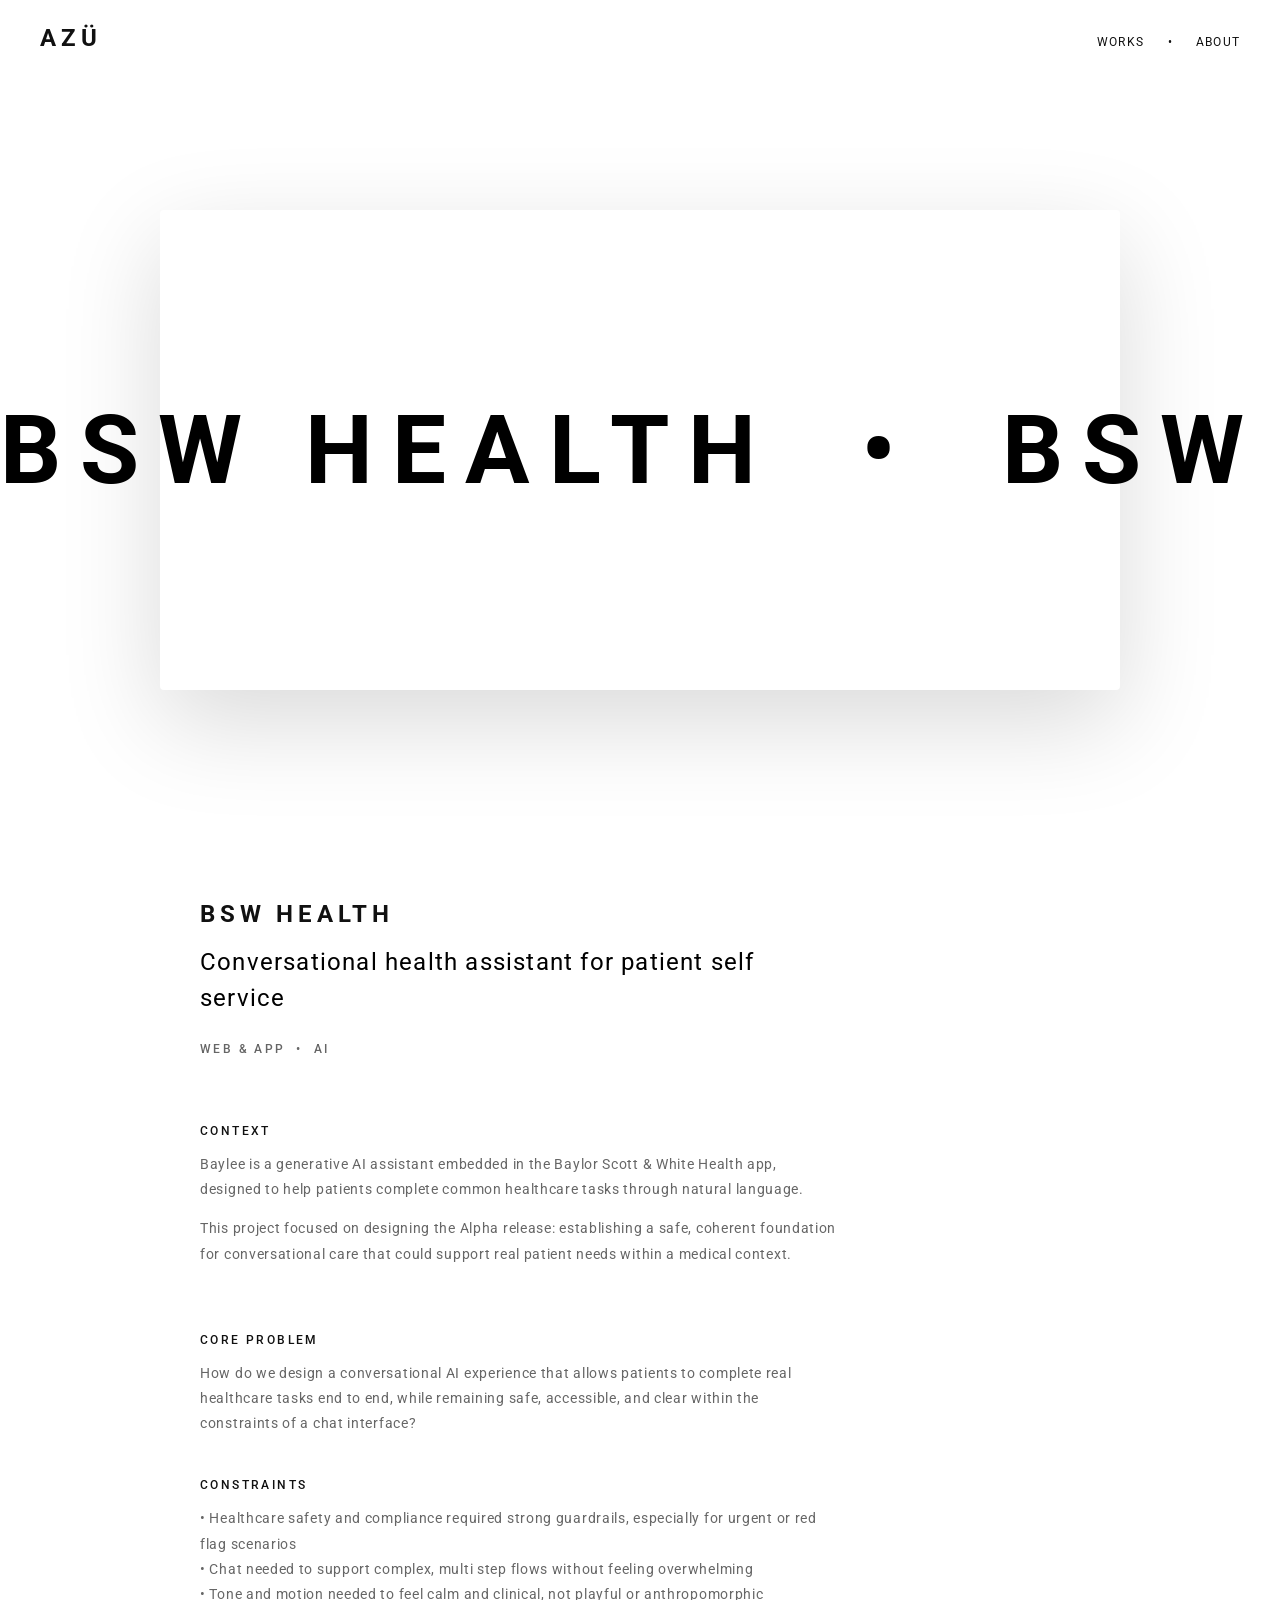
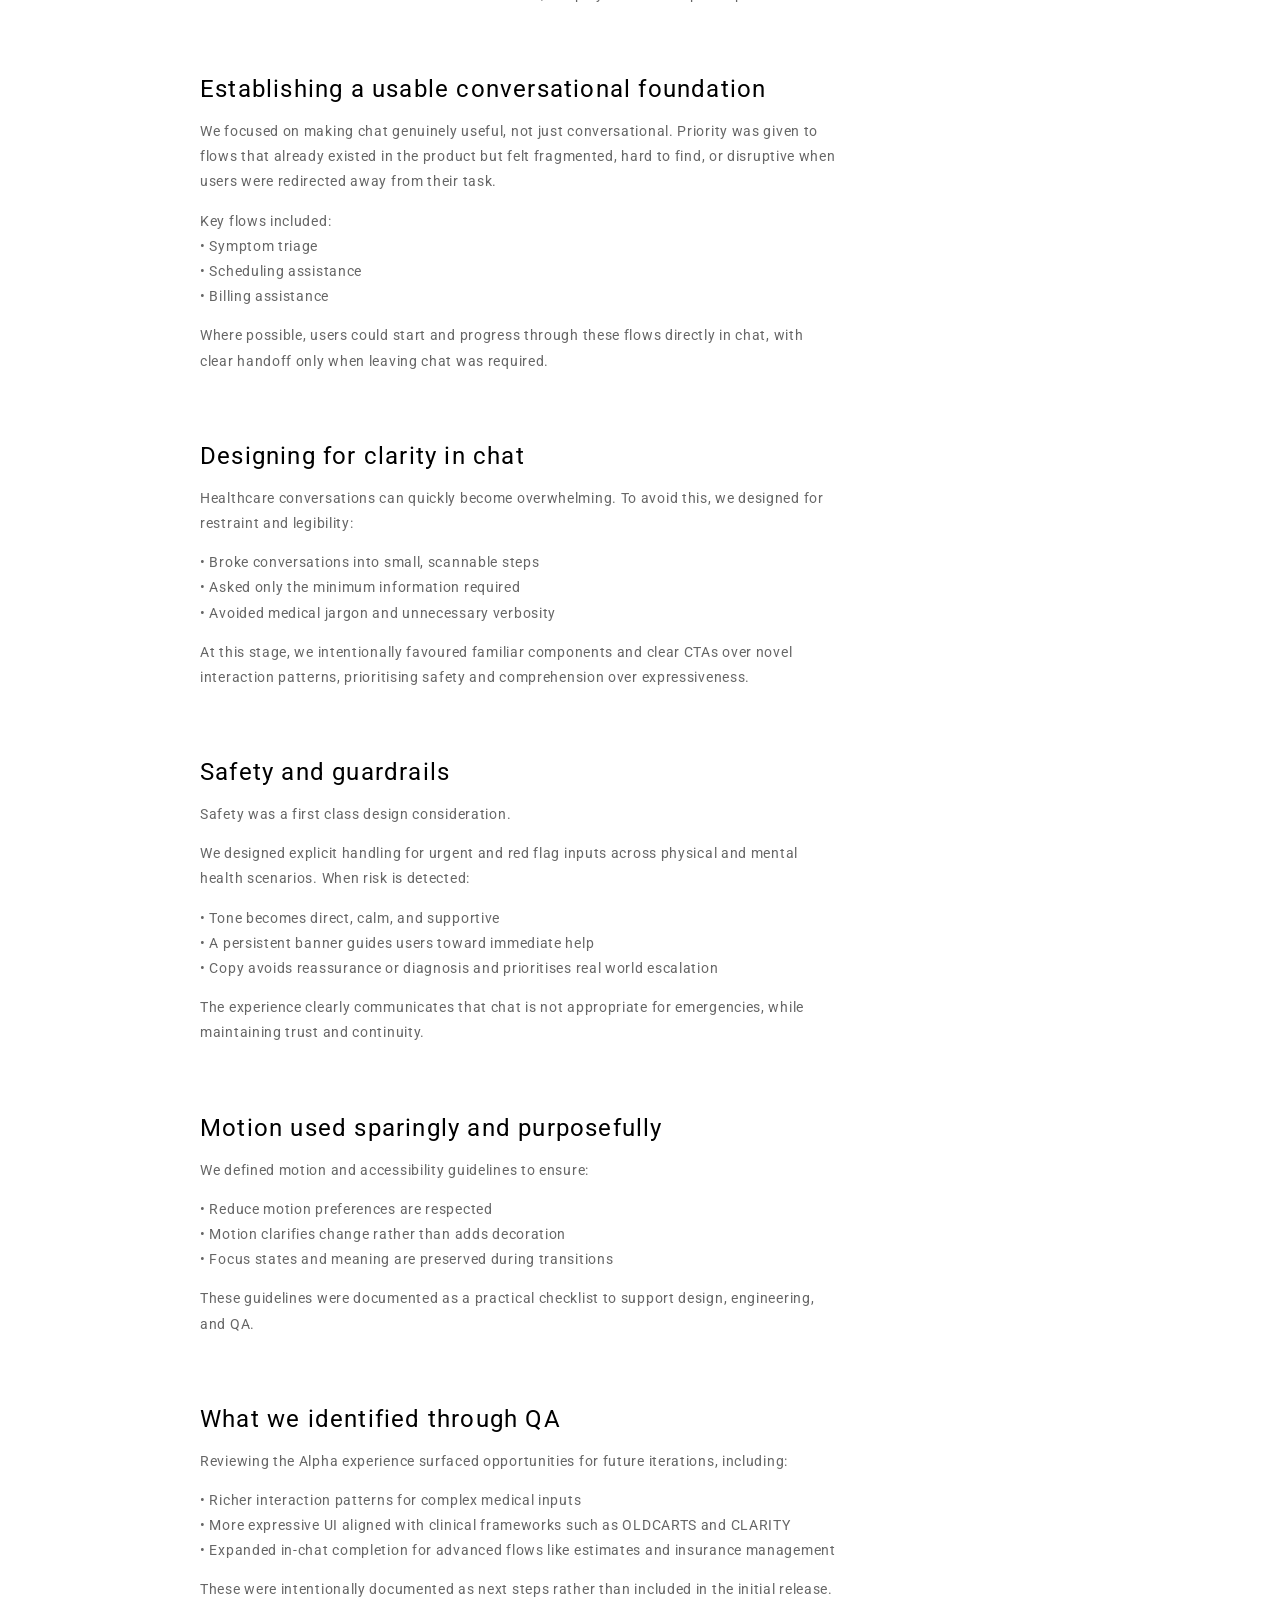
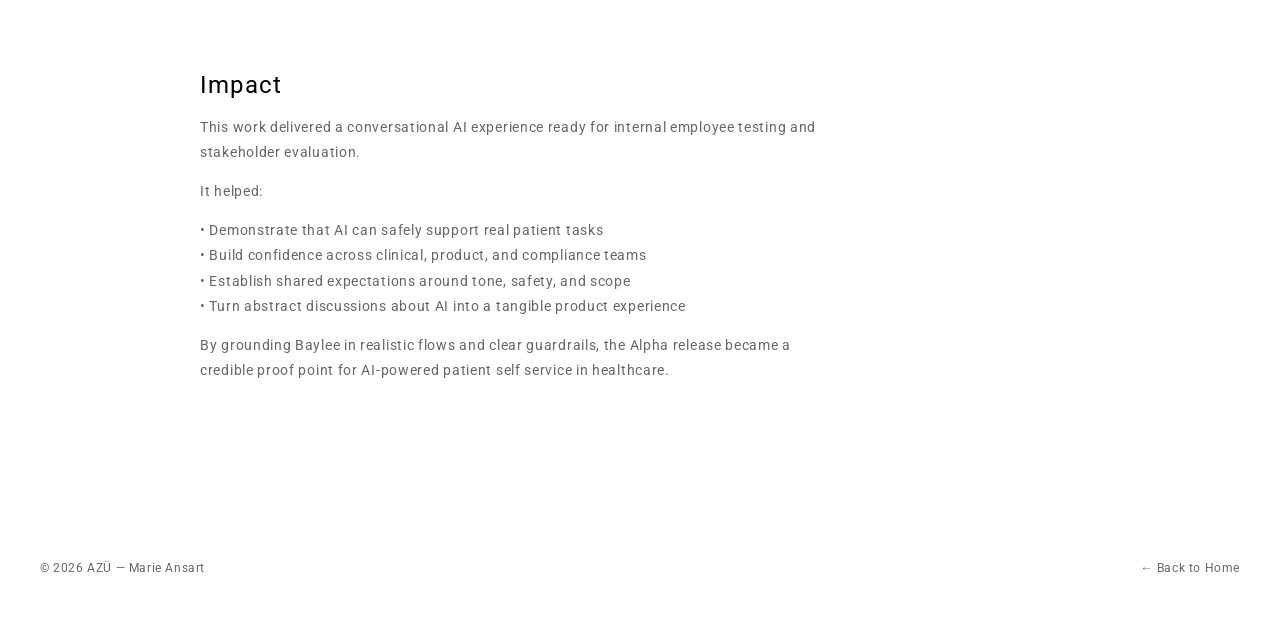
==== bswhealth.html @ a3b62816 "Add hero video to BSW Health page https://claude.ai/code/session_01MGZqB4w4the3bn659dCRMH" ====
<!DOCTYPE html>
<html lang="en" class="project-page">
<head>
  <meta charset="UTF-8">
  <meta name="viewport" content="width=device-width, initial-scale=1.0">
  <title>BSW Health — AZÜ</title>
  <link rel="stylesheet" href="style.css">
</head>
<body class="project-page">

  <!-- Sticky Brand (always visible on project pages) -->
  <div class="sticky-brand is-visible">
    <a href="index.html" class="brand-link"><h1 class="brand">AZÜ</h1></a>
    <nav class="sticky-nav">
      <a href="index.html#projects">Works</a>
      <span class="nav-dot">&bull;</span>
      <a href="index.html#about">About</a>
    </nav>
  </div>

  <!-- Hero -->
  <section class="project-hero">
    <div class="parallax-text" aria-hidden="true">
      <div class="parallax-text-track">
        <span>BSW Health&nbsp;&nbsp;&bull;&nbsp;&nbsp;BSW Health&nbsp;&nbsp;&bull;&nbsp;&nbsp;</span><span>BSW Health&nbsp;&nbsp;&bull;&nbsp;&nbsp;BSW Health&nbsp;&nbsp;&bull;&nbsp;&nbsp;</span><span>BSW Health&nbsp;&nbsp;&bull;&nbsp;&nbsp;BSW Health&nbsp;&nbsp;&bull;&nbsp;&nbsp;</span><span>BSW Health&nbsp;&nbsp;&bull;&nbsp;&nbsp;BSW Health&nbsp;&nbsp;&bull;&nbsp;&nbsp;</span>
      </div>
    </div>
    <div class="project-hero-video">
      <video autoplay muted loop playsinline>
        <source src="vid/bsw_00.mp4" type="video/mp4">
      </video>
    </div>
  </section>

  <script>
    (function() {
      const track = document.querySelector('.parallax-text-track');
      window.addEventListener('scroll', function() {
        const scrollY = window.scrollY;
        track.style.transform = 'translateX(' + (-scrollY * 0.5) + 'px)';
      });
    })();
  </script>

  <!-- Project Content -->
  <div class="project-content">

    <!-- Intro -->
    <section class="project-intro">
      <h1 class="project-title">BSW Health</h1>
      <p class="body-large">Conversational health assistant for patient self service</p>
      <h3 class="project-tags">Web &amp; App &nbsp;&bull;&nbsp; AI</h3>
    </section>

    <!-- Context -->
    <section class="project-section">
      <div class="project-block">
        <h3>Context</h3>
        <p>Baylee is a generative AI assistant embedded in the Baylor Scott &amp; White Health app, designed to help patients complete common healthcare tasks through natural language.</p>
        <p>This project focused on designing the Alpha release: establishing a safe, coherent foundation for conversational care that could support real patient needs within a medical context.</p>
      </div>
    </section>

    <!-- Core Problem & Constraints -->
    <section class="project-section">
      <div class="project-block">
        <h3>Core problem</h3>
        <p>How do we design a conversational AI experience that allows patients to complete real healthcare tasks end to end, while remaining safe, accessible, and clear within the constraints of a chat interface?</p>
      </div>

      <div class="project-block">
        <h3>Constraints</h3>
        <p>• Healthcare safety and compliance required strong guardrails, especially for urgent or red flag scenarios<br>
        • Chat needed to support complex, multi step flows without feeling overwhelming<br>
        • Tone and motion needed to feel calm and clinical, not playful or anthropomorphic</p>
      </div>
    </section>

    <!-- Establishing a usable conversational foundation -->
    <section class="project-section">
      <div class="project-block">
        <h3 class="body-large">Establishing a usable conversational foundation</h3>
        <p>We focused on making chat genuinely useful, not just conversational. Priority was given to flows that already existed in the product but felt fragmented, hard to find, or disruptive when users were redirected away from their task.</p>
        <p>Key flows included:<br>
        • Symptom triage<br>
        • Scheduling assistance<br>
        • Billing assistance</p>
        <p>Where possible, users could start and progress through these flows directly in chat, with clear handoff only when leaving chat was required.</p>
      </div>
    </section>

    <section class="project-section">
      <div class="project-block">
        <h3 class="body-large">Designing for clarity in chat</h3>
        <p>Healthcare conversations can quickly become overwhelming. To avoid this, we designed for restraint and legibility:</p>
        <p>• Broke conversations into small, scannable steps<br>
        • Asked only the minimum information required<br>
        • Avoided medical jargon and unnecessary verbosity</p>
        <p>At this stage, we intentionally favoured familiar components and clear CTAs over novel interaction patterns, prioritising safety and comprehension over expressiveness.</p>
      </div>
    </section>

    <!-- Safety and guardrails -->
    <section class="project-section">
      <div class="project-block">
        <h3 class="body-large">Safety and guardrails</h3>
        <p>Safety was a first class design consideration.</p>
        <p>We designed explicit handling for urgent and red flag inputs across physical and mental health scenarios. When risk is detected:</p>
        <p>• Tone becomes direct, calm, and supportive<br>
        • A persistent banner guides users toward immediate help<br>
        • Copy avoids reassurance or diagnosis and prioritises real world escalation</p>
        <p>The experience clearly communicates that chat is not appropriate for emergencies, while maintaining trust and continuity.</p>
      </div>
    </section>

    <!-- Motion and accessibility -->
    <section class="project-section">
      <div class="project-block">
        <h3 class="body-large">Motion used sparingly and purposefully</h3>
        <p>We defined motion and accessibility guidelines to ensure:</p>
        <p>• Reduce motion preferences are respected<br>
        • Motion clarifies change rather than adds decoration<br>
        • Focus states and meaning are preserved during transitions</p>
        <p>These guidelines were documented as a practical checklist to support design, engineering, and QA.</p>
      </div>
    </section>

    <!-- QA findings -->
    <section class="project-section">
      <div class="project-block">
        <h3 class="body-large">What we identified through QA</h3>
        <p>Reviewing the Alpha experience surfaced opportunities for future iterations, including:</p>
        <p>• Richer interaction patterns for complex medical inputs<br>
        • More expressive UI aligned with clinical frameworks such as OLDCARTS and CLARITY<br>
        • Expanded in-chat completion for advanced flows like estimates and insurance management</p>
        <p>These were intentionally documented as next steps rather than included in the initial release.</p>
      </div>
    </section>

    <!-- Impact -->
    <section class="project-section">
      <div class="project-block">
        <h3 class="body-large">Impact</h3>
        <p>This work delivered a conversational AI experience ready for internal employee testing and stakeholder evaluation.</p>
        <p>It helped:</p>
        <p>• Demonstrate that AI can safely support real patient tasks<br>
        • Build confidence across clinical, product, and compliance teams<br>
        • Establish shared expectations around tone, safety, and scope<br>
        • Turn abstract discussions about AI into a tangible product experience</p>
        <p>By grounding Baylee in realistic flows and clear guardrails, the Alpha release became a credible proof point for AI-powered patient self service in healthcare.</p>
      </div>
    </section>

  </div>

  <footer>
    <span>&copy; 2026 AZÜ — Marie Ansart</span>
    <a href="index.html">&larr; Back to Home</a>
  </footer>

</body>
</html>
---- style.css ----
@import url('https://fonts.googleapis.com/css2?family=Roboto:wght@400;500;700&display=swap');

*, *::before, *::after {
  margin: 0;
  padding: 0;
  box-sizing: border-box;
}

:root {
  --black: #111;
  --white: #fff;
  --gray: #666;
  --light-gray: #f5f5f5;
}

html {
  font-size: 16px;
  overflow-y: scroll;
}

html:not(.project-page) {
  scroll-behavior: smooth;
  scroll-snap-type: y mandatory;
}

body {
  font-family: 'Roboto', 'Helvetica Neue', Helvetica, Arial, sans-serif;
  background: var(--white);
  color: var(--black);
  line-height: 1.5;
  -webkit-font-smoothing: antialiased;
}

::selection {
  color: #fff;
  background: #2339FF;
}

a {
  color: inherit;
  text-decoration: none;
  transition: color 0.3s;
}

a:hover {
  color: #2339FF;
}

img {
  max-width: 100%;
  display: block;
}

/* ---- PAGE SECTIONS (snap) ---- */
.page-section {
  min-height: 100vh;
  scroll-snap-align: start;
}

/* ---- TYPOGRAPHY ---- */
h1 {
  font-family: Roboto;
  font-style: normal;
  font-weight: 700;
  font-size: 24px;
  line-height: 28px;
  letter-spacing: 0.2em;
  text-transform: uppercase;
}

h2 {
  font-family: Roboto;
  font-style: normal;
  font-weight: 500;
  font-size: 16px;
  line-height: 19px;
  letter-spacing: 0.05em;
}

h3 {
  font-family: Roboto;
  font-style: normal;
  font-weight: 500;
  font-size: 12px;
  line-height: 150%;
  letter-spacing: 0.2em;
  text-transform: uppercase;
}

h4 {
  font-family: Roboto;
  font-style: normal;
  font-weight: 700;
  font-size: 12px;
  line-height: 16px;
  letter-spacing: 0.2em;
  text-transform: uppercase;
  color: #444444;
  padding-top: 20px;
}

h5 {
  font-family: Roboto;
  font-style: normal;
  font-weight: 700;
  font-size: 96px;
  line-height: 150%;
  text-align: center;
  letter-spacing: 0.2em;
  text-transform: uppercase;
}

h6 {
  font-family: Roboto;
  font-style: normal;
  font-weight: 500;
  font-size: 20px;
  line-height: 150%;
  letter-spacing: 0.05em;
  color: #000000;
  max-width: 50vw;
  min-width: 320px;
  display: inline-block;
  margin: 0;
}

p {
  font-family: Roboto;
  font-style: normal;
  font-weight: 400;
  font-size: 14px;
  line-height: 150%;
  letter-spacing: 0.05em;
  color: #000000;
  max-width: 50vw;
  min-width: 320px;
}

label {
  font-family: Roboto;
  font-style: normal;
  font-weight: 400;
  font-size: 10px;
  line-height: 100%;
  letter-spacing: 0.1em;
  color: #444444;
  text-transform: uppercase;
}

/* ---- STICKY BRAND ---- */
.sticky-brand {
  position: fixed;
  top: 0;
  left: 0;
  right: 0;
  z-index: 100;
  padding: 1.5rem 2.5rem 24px;
  background: transparent;
  opacity: 0;
  pointer-events: none;
  transition: opacity 0.4s ease;
  display: flex;
  justify-content: space-between;
  align-items: baseline;
}

.sticky-brand.is-visible {
  opacity: 1;
  pointer-events: auto;
}

.sticky-brand-placeholder {
  display: none;
}

.sticky-brand .brand {
  font-size: 24px;
  font-weight: 700;
  letter-spacing: 0.2em;
  text-transform: uppercase;
  line-height: 28px;
}

.sticky-nav {
  display: flex;
  align-items: center;
  gap: 1.5rem;
}

.sticky-nav a {
  font-size: 12px;
  font-weight: 400;
  letter-spacing: 0.1em;
  text-transform: uppercase;
  text-decoration: none;
  color: inherit;
  line-height: 28px;
  transition: color 0.3s;
}

.sticky-nav .nav-dot {
  font-size: 12px;
  line-height: 28px;
  color: inherit;
  user-select: none;
}

.sticky-nav a:hover {
  color: #2339FF;
}

/* ---- COVER ---- */
.cover {
  min-height: 100vh;
  display: flex;
  flex-direction: column;
  justify-content: center;
  align-items: flex-start;
  text-align: left;
  padding: 6rem 2.5rem 80px;
  position: relative;
}

.cover-content {
  flex: 1;
  display: flex;
  flex-direction: column;
  justify-content: center;
  align-items: flex-start;
}

.cover .cover-brand {
  font-size: 24px;
  font-weight: 700;
  letter-spacing: 0.2em;
  text-transform: uppercase;
  line-height: 28px;
}

.cover .brand-line {
  width: 438px;
  max-width: 100%;
  height: 6px;
  background: var(--black);
  margin: 1.5rem 0;
}

.cover .name {
  font-size: 16px;
  font-weight: 500;
  letter-spacing: 0.05em;
  color: var(--gray);
}

.cover .role {
  font-size: 12px;
  font-weight: 500;
  letter-spacing: 0.2em;
  text-transform: uppercase;
  line-height: 150%;
  margin-top: 0.5rem;
  color: var(--gray);
}

.cover .collection {
  font-size: 0.75rem;
  letter-spacing: 0.3em;
  text-transform: uppercase;
  margin-top: 1.5rem;
  color: var(--gray);
  border-top: 2px solid var(--black);
  padding-top: 1.5rem;
  width: 438px;
  max-width: 100%;
}

/* ---- SECTION NAV (inside cover) ---- */
.section-nav {
  display: flex;
  flex-direction: column;
  gap: 0.75rem;
}

.section-nav ul {
  list-style: none;
}

.section-nav ul a {
  font-size: 0.875rem;
  letter-spacing: 0.05em;
}

/* ---- PROJECTS ---- */
.projects {
  padding: 0 2.5rem 80px;
  display: flex;
  flex-direction: column;
  justify-content: flex-end;
}

.project-list {
  display: flex;
  flex-direction: column;
  width: 600px;
  max-width: 100%;
}

.project-item {
  display: flex;
  align-items: center;
  padding: 24px 0;
  border-top: 1px solid var(--black);
}

.project-item:last-child {
  border-bottom: 1px solid var(--black);
}

.project-item .project-name {
  font-size: 24px;
  font-weight: 700;
  line-height: 28px;
  letter-spacing: 0.2em;
  text-transform: uppercase;
  margin: 0;
  display: block;
  color: inherit;
  text-decoration: none;
  transition: color 0.3s;
}

.project-item .project-name:hover {
  color: #2339FF;
}

.project-subtitle {
  margin-top: 0.25rem;
  color: var(--gray);
}

/* ---- ABOUT ---- */
.about {
  padding: 0 2.5rem 80px;
  display: flex;
  flex-direction: column;
  justify-content: flex-end;
}

.about-content {
  width: 600px;
  max-width: 100%;
}

.about .greeting {
  font-size: 24px;
  font-weight: 700;
  line-height: 28px;
  letter-spacing: 0.2em;
  text-transform: uppercase;
  margin-bottom: 1.5rem;
}

.about .bio {
  font-size: 14px;
  line-height: 1.8;
  color: var(--gray);
  margin-bottom: 1rem;
}

.about .about-links {
  margin-top: 1.5rem;
}


/* ---- FOOTER ---- */
footer {
  padding: 3rem 2.5rem;
  display: flex;
  justify-content: space-between;
  align-items: center;
  font-size: 0.75rem;
  color: var(--gray);
  letter-spacing: 0.05em;
}

/* ---- PROJECT PAGE ---- */
.project-page {
  scroll-snap-type: none;
}

.brand-link {
  text-decoration: none;
  color: inherit;
}

.project-hero {
  height: 100vh;
  display: flex;
  align-items: center;
  justify-content: center;
  padding: 2.5rem;
  position: relative;
  overflow: hidden;
}


.parallax-text {
  position: absolute;
  top: 50%;
  left: 0;
  transform: translateY(-50%);
  width: 100%;
  pointer-events: none;
  z-index: 0;
  white-space: nowrap;
}

.parallax-text-track {
  display: inline-flex;
  will-change: transform;
}

.parallax-text-track span {
  font-family: Roboto, sans-serif;
  font-weight: 700;
  font-size: 96px;
  line-height: 150%;
  letter-spacing: 0.2em;
  text-transform: uppercase;
  color: #000000;
}

.project-hero-video {
  width: 80%;
  max-width: 960px;
  position: relative;
  z-index: 1;
}

.project-hero-video::after {
  content: '';
  position: absolute;
  inset: 0;
  border-radius: 4px;
  box-shadow: 0 32px 100px rgba(0, 0, 0, 0.15);
  pointer-events: none;
}

.project-hero-video video,
.project-hero-video img {
  width: 100%;
  display: block;
  border-radius: 4px;
}

.project-content {
  max-width: 960px;
  margin: 0 auto;
  padding: 0 2.5rem 4rem;
}

.project-intro {
  margin-bottom: 4rem;
}

.project-intro .project-title {
  font-size: 24px;
  font-weight: 700;
  letter-spacing: 0.2em;
  text-transform: uppercase;
  line-height: 28px;
  margin-bottom: 1rem;
}

.project-intro p {
  margin-bottom: 1.5rem;
}

.project-tags {
  color: var(--gray);
}

.project-section {
  margin-bottom: 4rem;
}

.project-image {
  margin: 3rem 0;
}

.project-image img,
.project-image video {
  width: 100%;
  border-radius: 4px;
}

.project-image.full-bleed {
  width: 100vw;
  margin-left: calc(-50vw + 50%);
  border-radius: 0;
}

.project-image.full-bleed img {
  width: 100%;
  border-radius: 0;
}

.project-image--half {
  max-width: 50%;
  margin-left: auto;
  margin-right: auto;
}

.project-image--golden-path {
  max-width: 600px;
  margin-left: auto;
  margin-right: auto;
}

.project-block {
  max-width: 800px;
  margin-bottom: 2.5rem;
}

.body-large {
  color: #000;
  font-family: Roboto;
  font-size: 24px;
  font-style: normal;
  font-weight: 400;
  line-height: 150%;
  letter-spacing: 1.2px;
  text-transform: none;
}

.project-block h3 {
  margin-bottom: 0.75rem;
}

.project-block p {
  color: var(--gray);
  line-height: 1.8;
  margin-bottom: 1em;
}

.project-block p:last-child {
  margin-bottom: 0;
}

@media (max-width: 768px) {
  .project-hero {
    padding: 1.5rem;
  }

  .project-content {
    padding: 0 1.5rem 3rem;
  }
}

/* ---- WORKS PAGE ---- */
.works-header {
  padding: 8rem 2.5rem 3rem;
}

.works-header h1 {
  font-size: clamp(2.5rem, 6vw, 5rem);
  font-weight: 700;
  letter-spacing: 0.05em;
  text-transform: uppercase;
}

.works-header .subtitle {
  font-size: 1rem;
  color: var(--gray);
  margin-top: 0.5rem;
}

.work-detail {
  padding: 2rem 2.5rem 6rem;
}

.work-meta {
  display: grid;
  grid-template-columns: repeat(auto-fit, minmax(160px, 1fr));
  gap: 2rem;
  margin-bottom: 3rem;
  padding-bottom: 2rem;
  border-bottom: 1px solid #e0e0e0;
}

.work-meta dt {
  font-size: 0.7rem;
  letter-spacing: 0.2em;
  text-transform: uppercase;
  color: var(--gray);
  margin-bottom: 0.25rem;
}

.work-meta dd {
  font-size: 1rem;
  font-weight: 500;
}

.work-description {
  max-width: 720px;
  font-size: 1.125rem;
  line-height: 1.8;
  color: var(--gray);
  margin-bottom: 3rem;
}

.work-gallery {
  display: grid;
  grid-template-columns: 1fr;
  gap: 1.5rem;
}

.work-gallery .placeholder-img {
  width: 100%;
  aspect-ratio: 16/9;
  background: var(--light-gray);
  border-radius: 4px;
}

/* ---- RESPONSIVE ---- */
@media (max-width: 768px) {
  .sticky-brand {
    padding: 1rem 1.5rem;
  }

  .cover {
    padding: 5rem 1.5rem 80px;
  }

  .projects {
    padding: 0 1.5rem 80px;
  }

  .about {
    padding: 0 1.5rem 80px;
  }

  .works-header {
    padding: 6rem 1.5rem 2rem;
  }

  .work-detail {
    padding: 2rem 1.5rem 4rem;
  }

  footer {
    padding: 2rem 1.5rem;
    flex-direction: column;
    gap: 0.5rem;
    text-align: center;
  }
}

@media (max-width: 480px) {
  .project-item .project-name {
    font-size: 20px;
  }
}
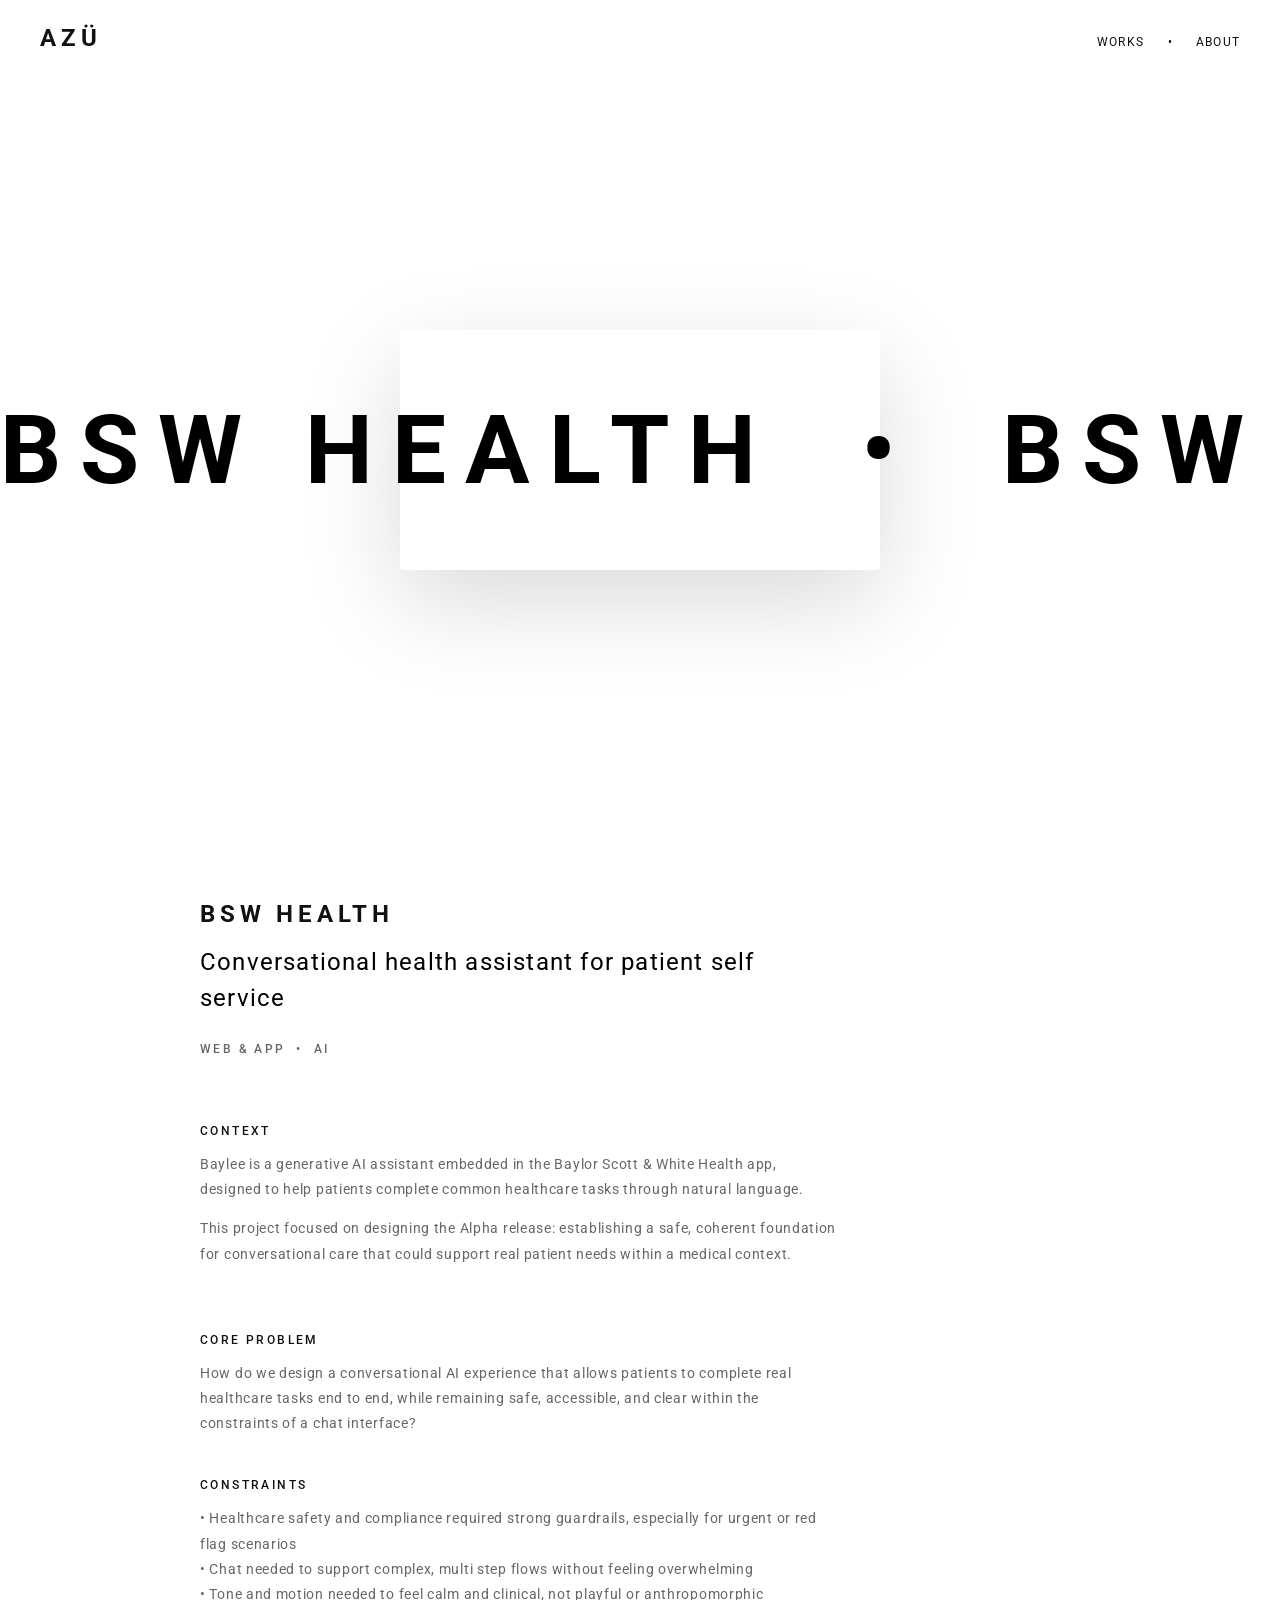
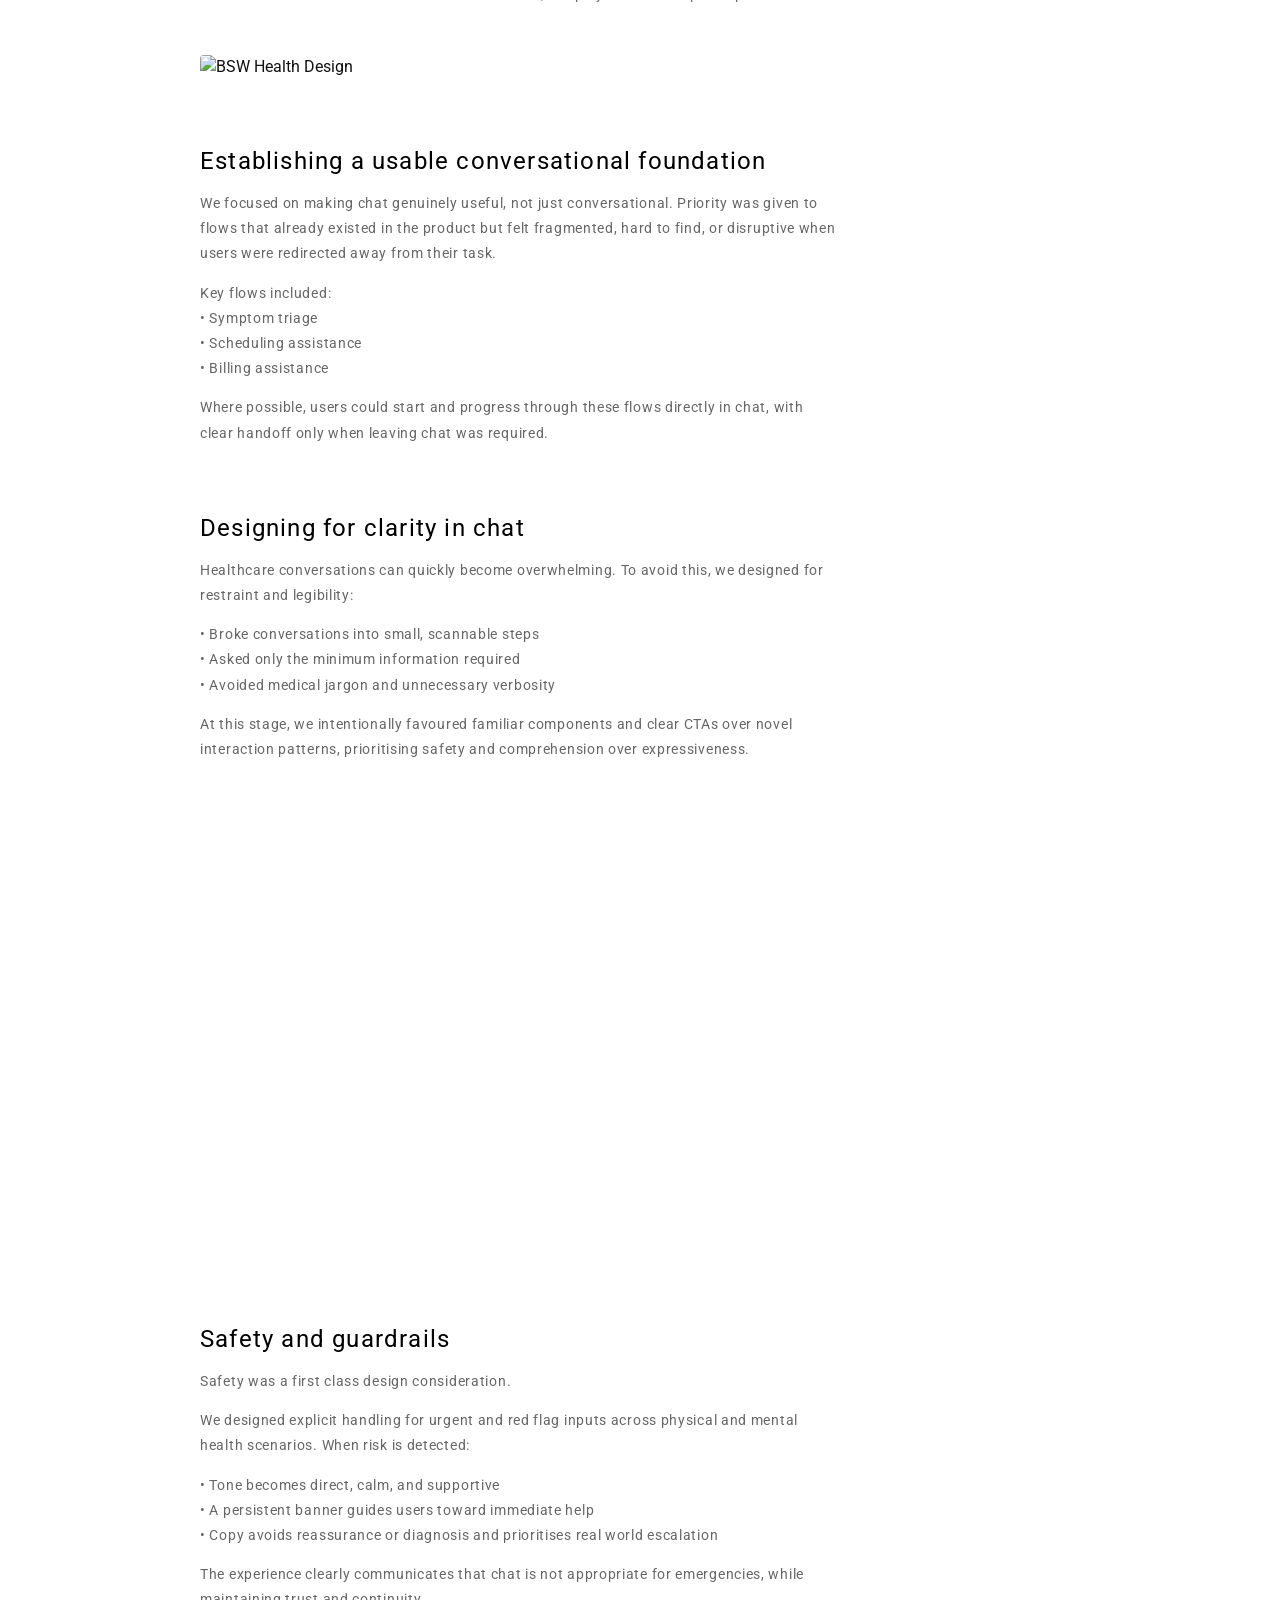
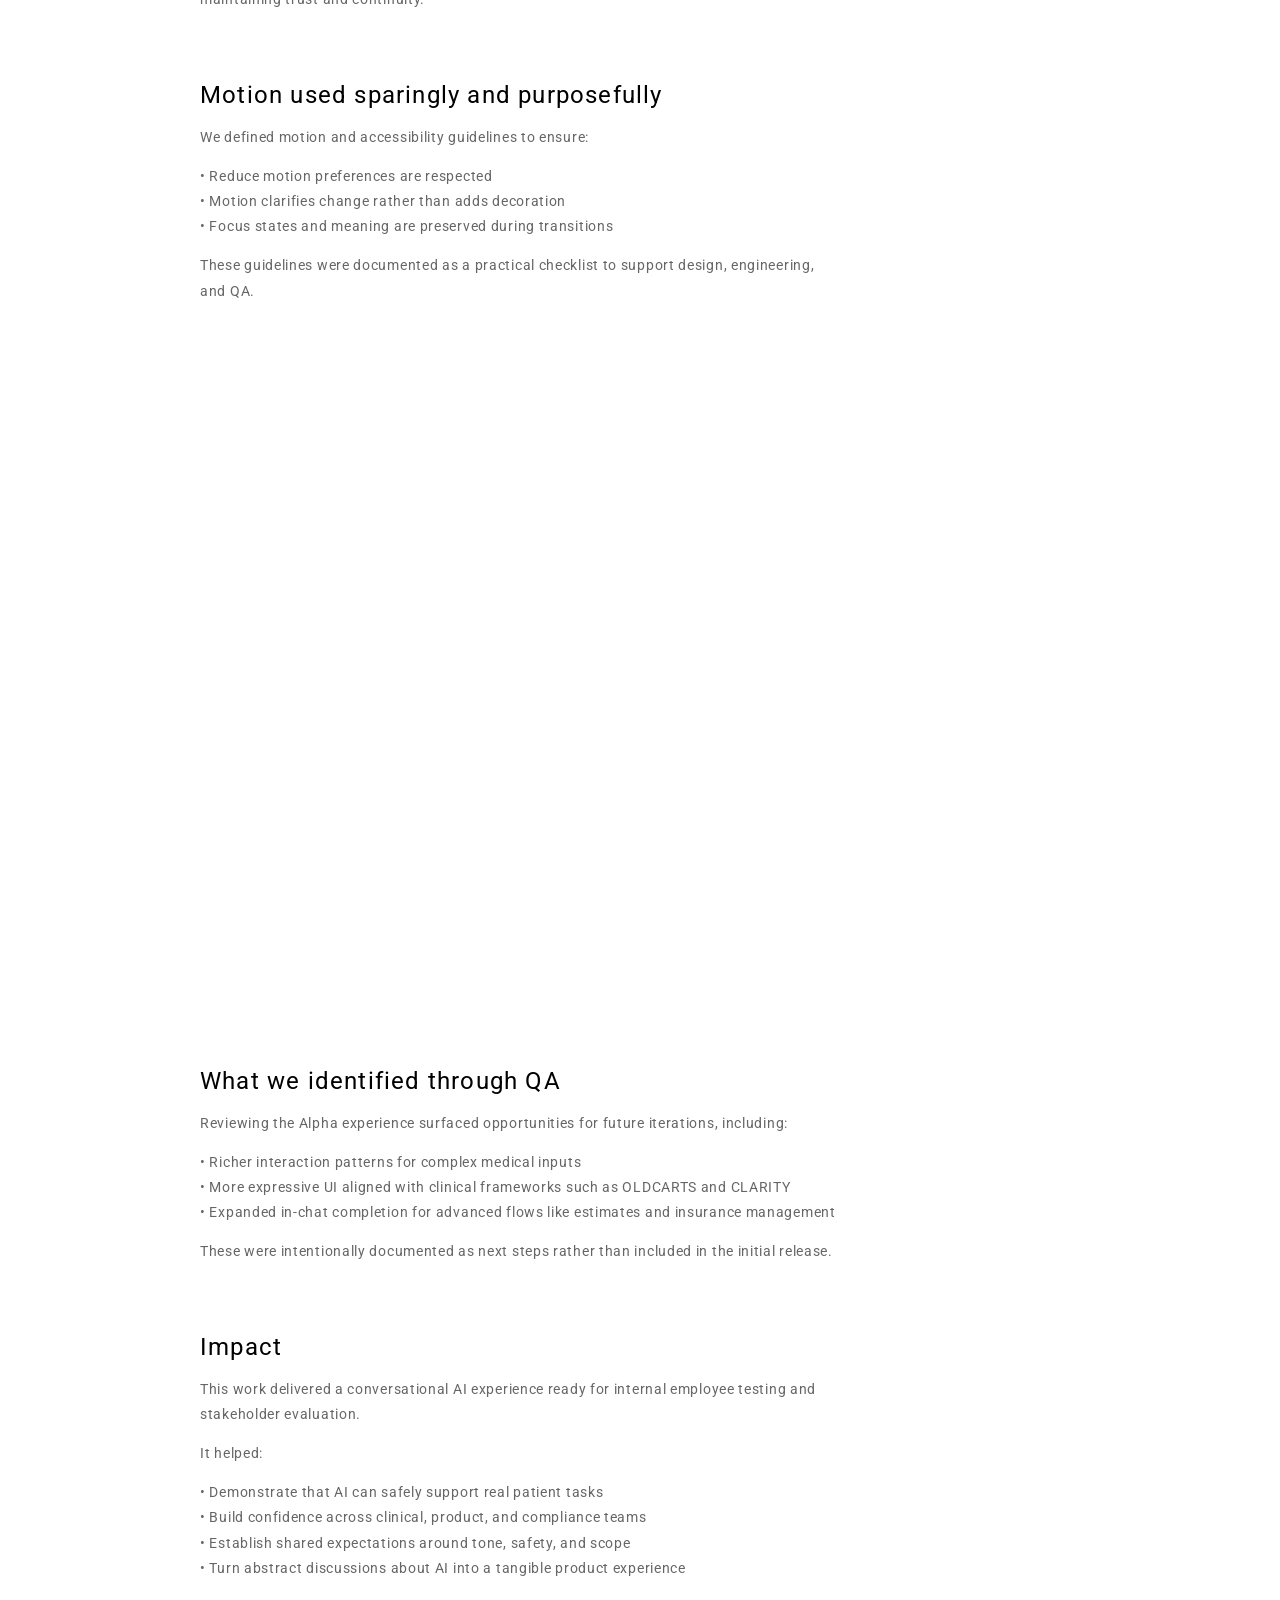
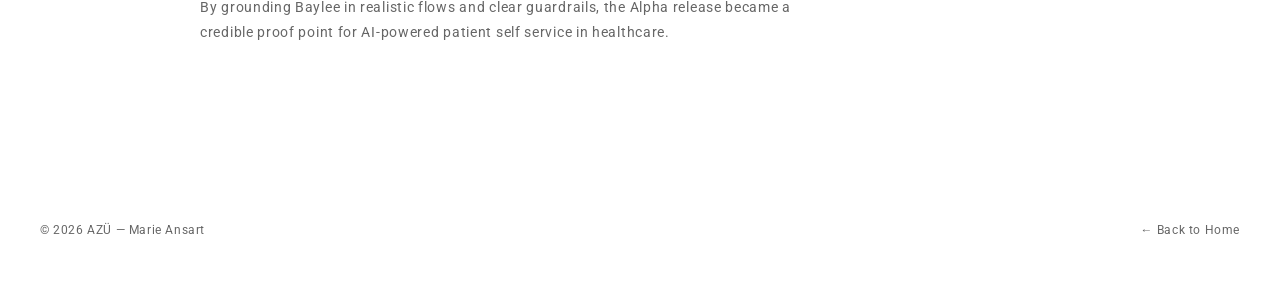
==== commit fe101f08: "Add mobile hero variant and new media content for BSW Health page - Add 480px width mobile variant f" ====
--- a/bswhealth.html
+++ b/bswhealth.html
@@ -25,7 +25,7 @@
         <span>BSW Health&nbsp;&nbsp;&bull;&nbsp;&nbsp;BSW Health&nbsp;&nbsp;&bull;&nbsp;&nbsp;</span><span>BSW Health&nbsp;&nbsp;&bull;&nbsp;&nbsp;BSW Health&nbsp;&nbsp;&bull;&nbsp;&nbsp;</span><span>BSW Health&nbsp;&nbsp;&bull;&nbsp;&nbsp;BSW Health&nbsp;&nbsp;&bull;&nbsp;&nbsp;</span><span>BSW Health&nbsp;&nbsp;&bull;&nbsp;&nbsp;BSW Health&nbsp;&nbsp;&bull;&nbsp;&nbsp;</span>
       </div>
     </div>
-    <div class="project-hero-video">
+    <div class="project-hero-video project-hero-video--mobile">
       <video autoplay muted loop playsinline>
         <source src="vid/bsw_00.mp4" type="video/mp4">
       </video>
@@ -74,6 +74,10 @@
         • Chat needed to support complex, multi step flows without feeling overwhelming<br>
         • Tone and motion needed to feel calm and clinical, not playful or anthropomorphic</p>
       </div>
+
+      <div class="project-image">
+        <img src="img/bsw_01.png" alt="BSW Health Design">
+      </div>
     </section>
 
     <!-- Establishing a usable conversational foundation -->
@@ -100,6 +104,12 @@
       </div>
     </section>
 
+    <div class="project-image">
+      <video autoplay muted loop playsinline>
+        <source src="vid/bsw_02.mp4" type="video/mp4">
+      </video>
+    </div>
+
     <!-- Safety and guardrails -->
     <section class="project-section">
       <div class="project-block">
@@ -124,6 +134,12 @@
         <p>These guidelines were documented as a practical checklist to support design, engineering, and QA.</p>
       </div>
     </section>
+
+    <div class="project-image full-bleed">
+      <video autoplay muted loop playsinline>
+        <source src="vid/bsw_03.mp4" type="video/mp4">
+      </video>
+    </div>
 
     <!-- QA findings -->
     <section class="project-section">
--- a/style.css
+++ b/style.css
@@ -431,7 +431,7 @@
 }
 
 .project-hero-video {
-  width: 80%;
+  width: 100%;
   max-width: 960px;
   position: relative;
   z-index: 1;
@@ -453,6 +453,10 @@
   border-radius: 4px;
 }
 
+.project-hero-video--mobile {
+  max-width: 480px;
+}
+
 .project-content {
   max-width: 960px;
   margin: 0 auto;
@@ -500,7 +504,8 @@
   border-radius: 0;
 }
 
-.project-image.full-bleed img {
+.project-image.full-bleed img,
+.project-image.full-bleed video {
   width: 100%;
   border-radius: 0;
 }
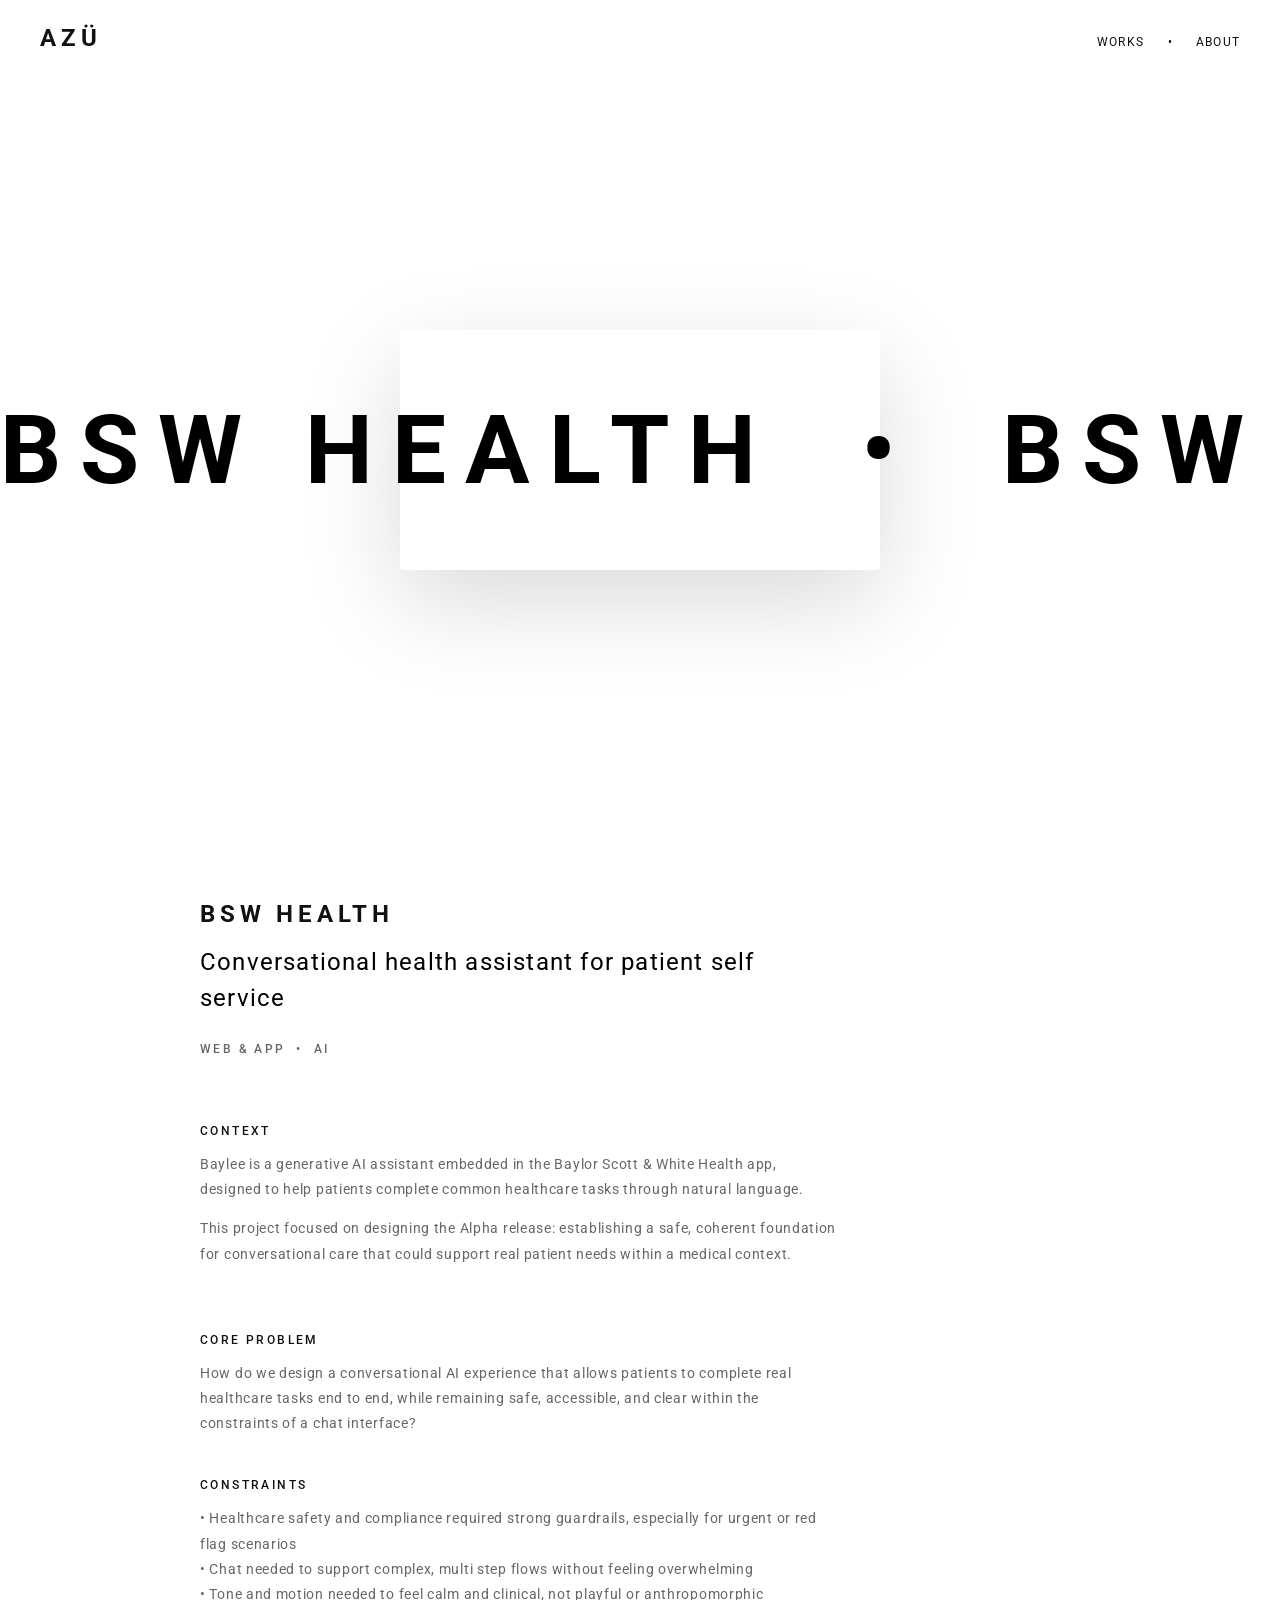
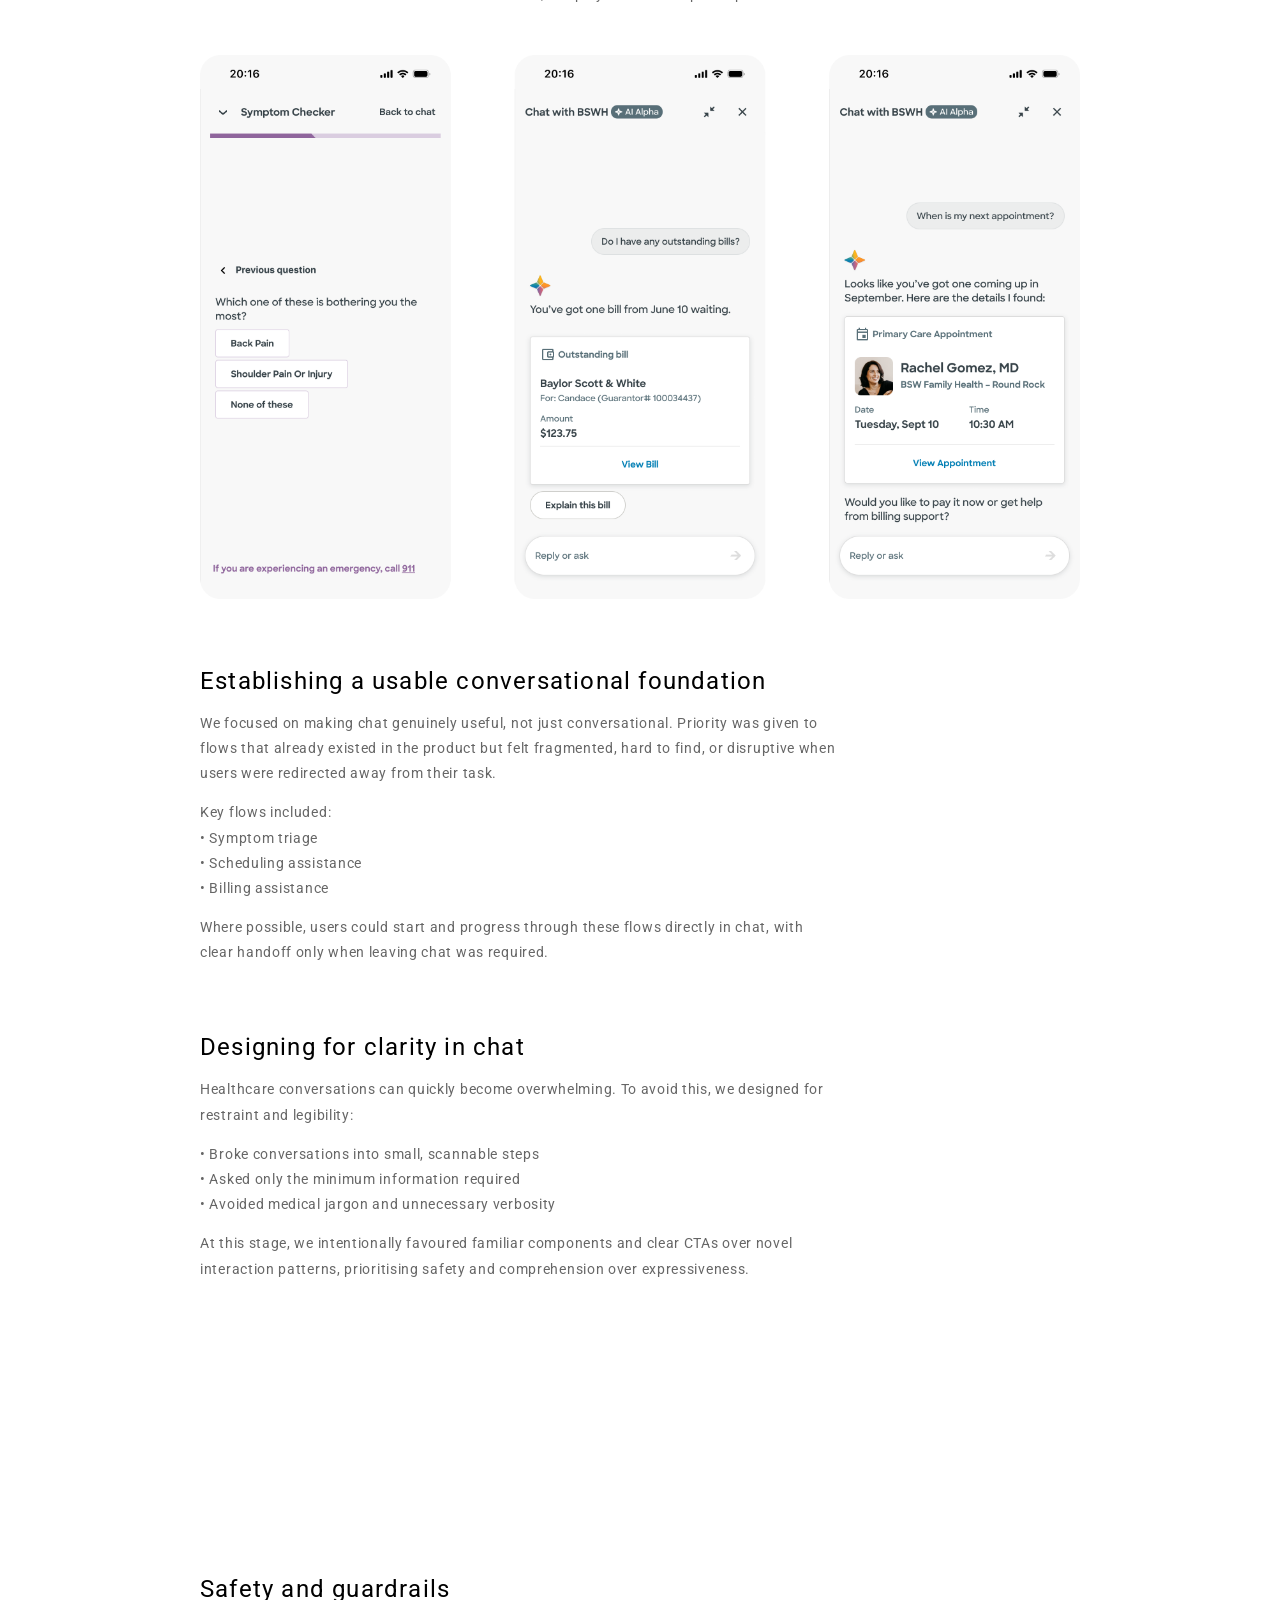
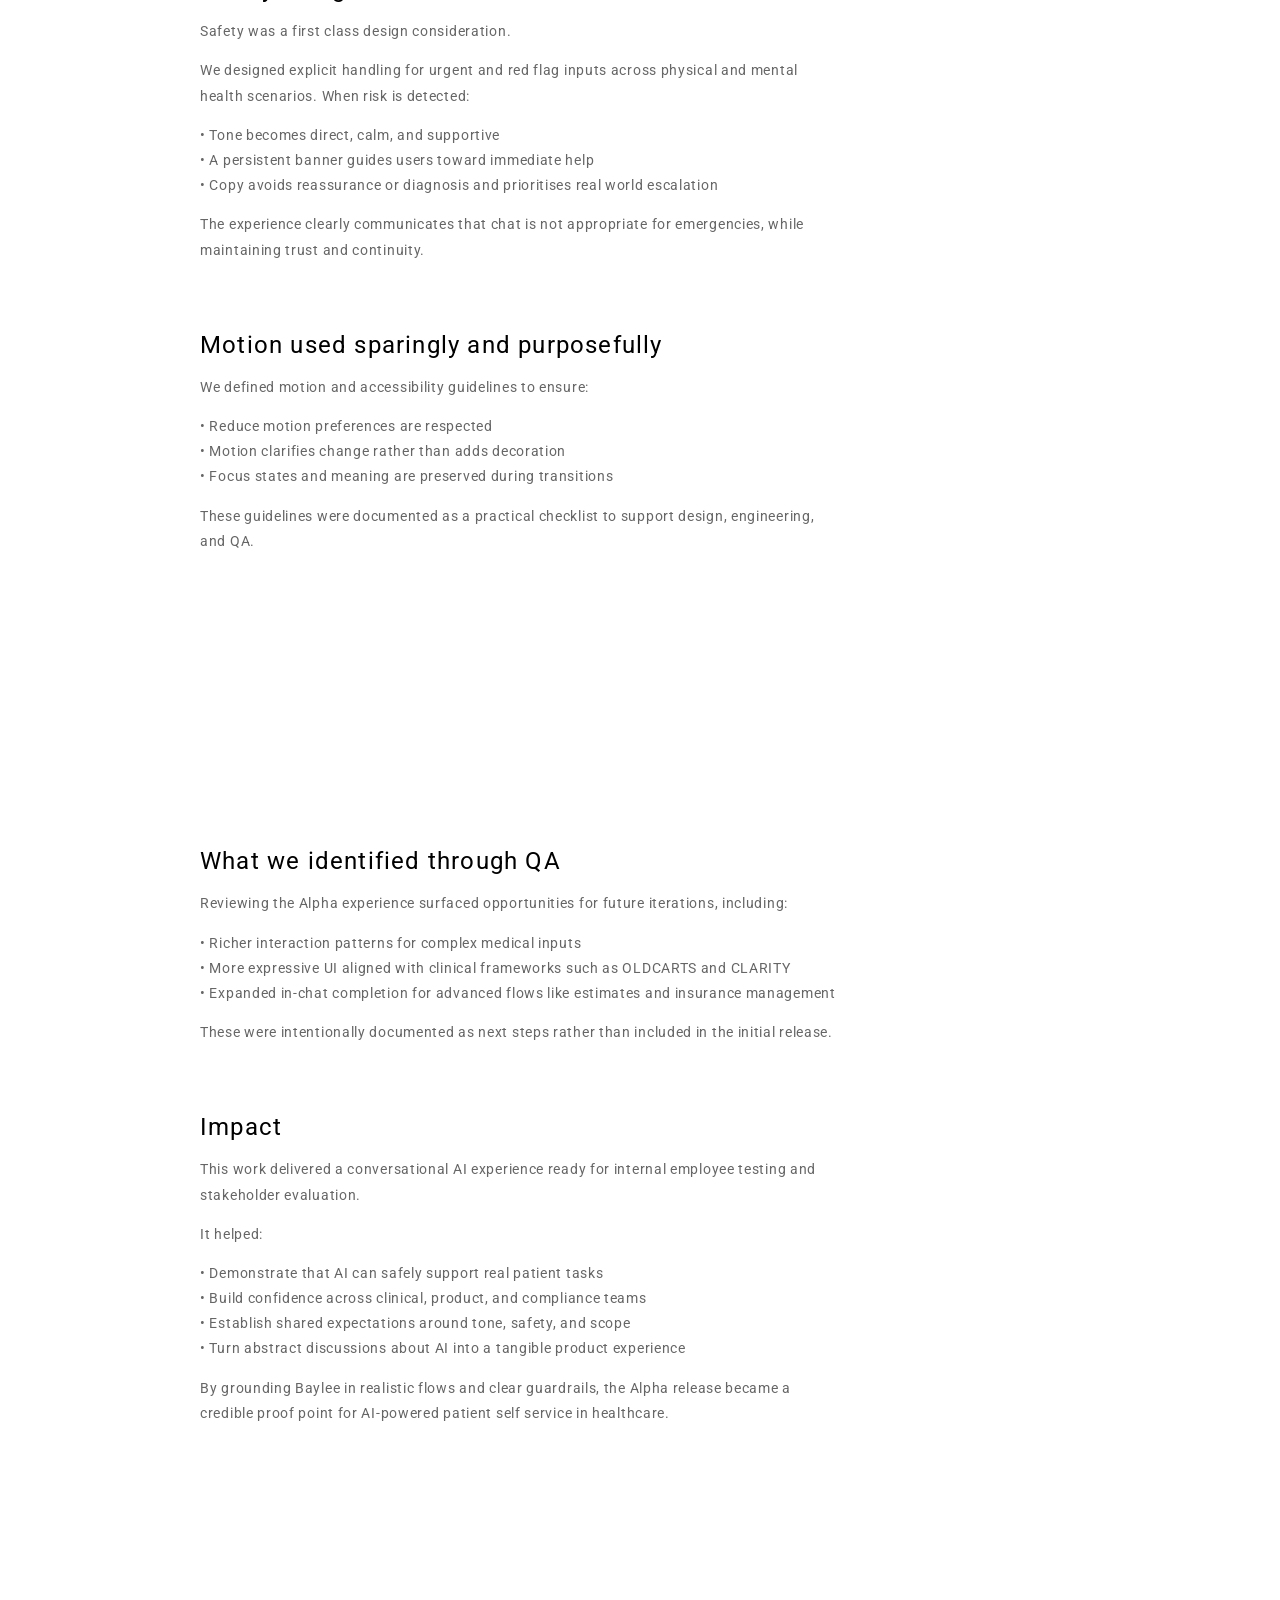
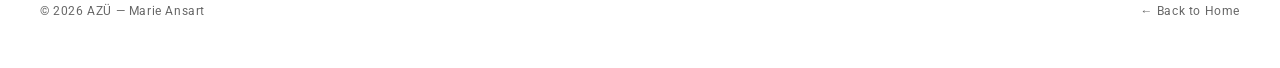
==== commit f8ad9292: "Reduce BSW Health mobile video widths Use project-media--341 class for bsw_02 and bsw_03 videos to c" ====
--- a/bswhealth.html
+++ b/bswhealth.html
@@ -104,11 +104,11 @@
       </div>
     </section>
 
-    <div class="project-image">
+    <section class="project-media project-media--341">
       <video autoplay muted loop playsinline>
         <source src="vid/bsw_02.mp4" type="video/mp4">
       </video>
-    </div>
+    </section>
 
     <!-- Safety and guardrails -->
     <section class="project-section">
@@ -135,11 +135,11 @@
       </div>
     </section>
 
-    <div class="project-image full-bleed">
+    <section class="project-media project-media--341">
       <video autoplay muted loop playsinline>
         <source src="vid/bsw_03.mp4" type="video/mp4">
       </video>
-    </div>
+    </section>
 
     <!-- QA findings -->
     <section class="project-section">
--- a/style.css
+++ b/style.css
@@ -522,6 +522,35 @@
   margin-right: auto;
 }
 
+.project-media {
+  margin: 3rem 0;
+}
+
+.project-media video {
+  width: 100%;
+  border-radius: 4px;
+}
+
+.project-media.full-bleed {
+  width: 100vw;
+  margin-left: calc(-50vw + 50%);
+}
+
+.project-media.full-bleed video {
+  width: 100%;
+  border-radius: 0;
+}
+
+.project-media--341 {
+  max-width: 341px;
+  margin-left: auto;
+  margin-right: auto;
+}
+
+.project-media--341 video {
+  width: 100%;
+}
+
 .project-block {
   max-width: 800px;
   margin-bottom: 2.5rem;
@@ -559,6 +588,16 @@
 
   .project-content {
     padding: 0 1.5rem 3rem;
+  }
+
+  .project-hero-video--mobile video {
+    max-height: 70vh;
+    object-fit: contain;
+  }
+
+  .project-image video {
+    max-height: 70vh;
+    object-fit: contain;
   }
 }
 
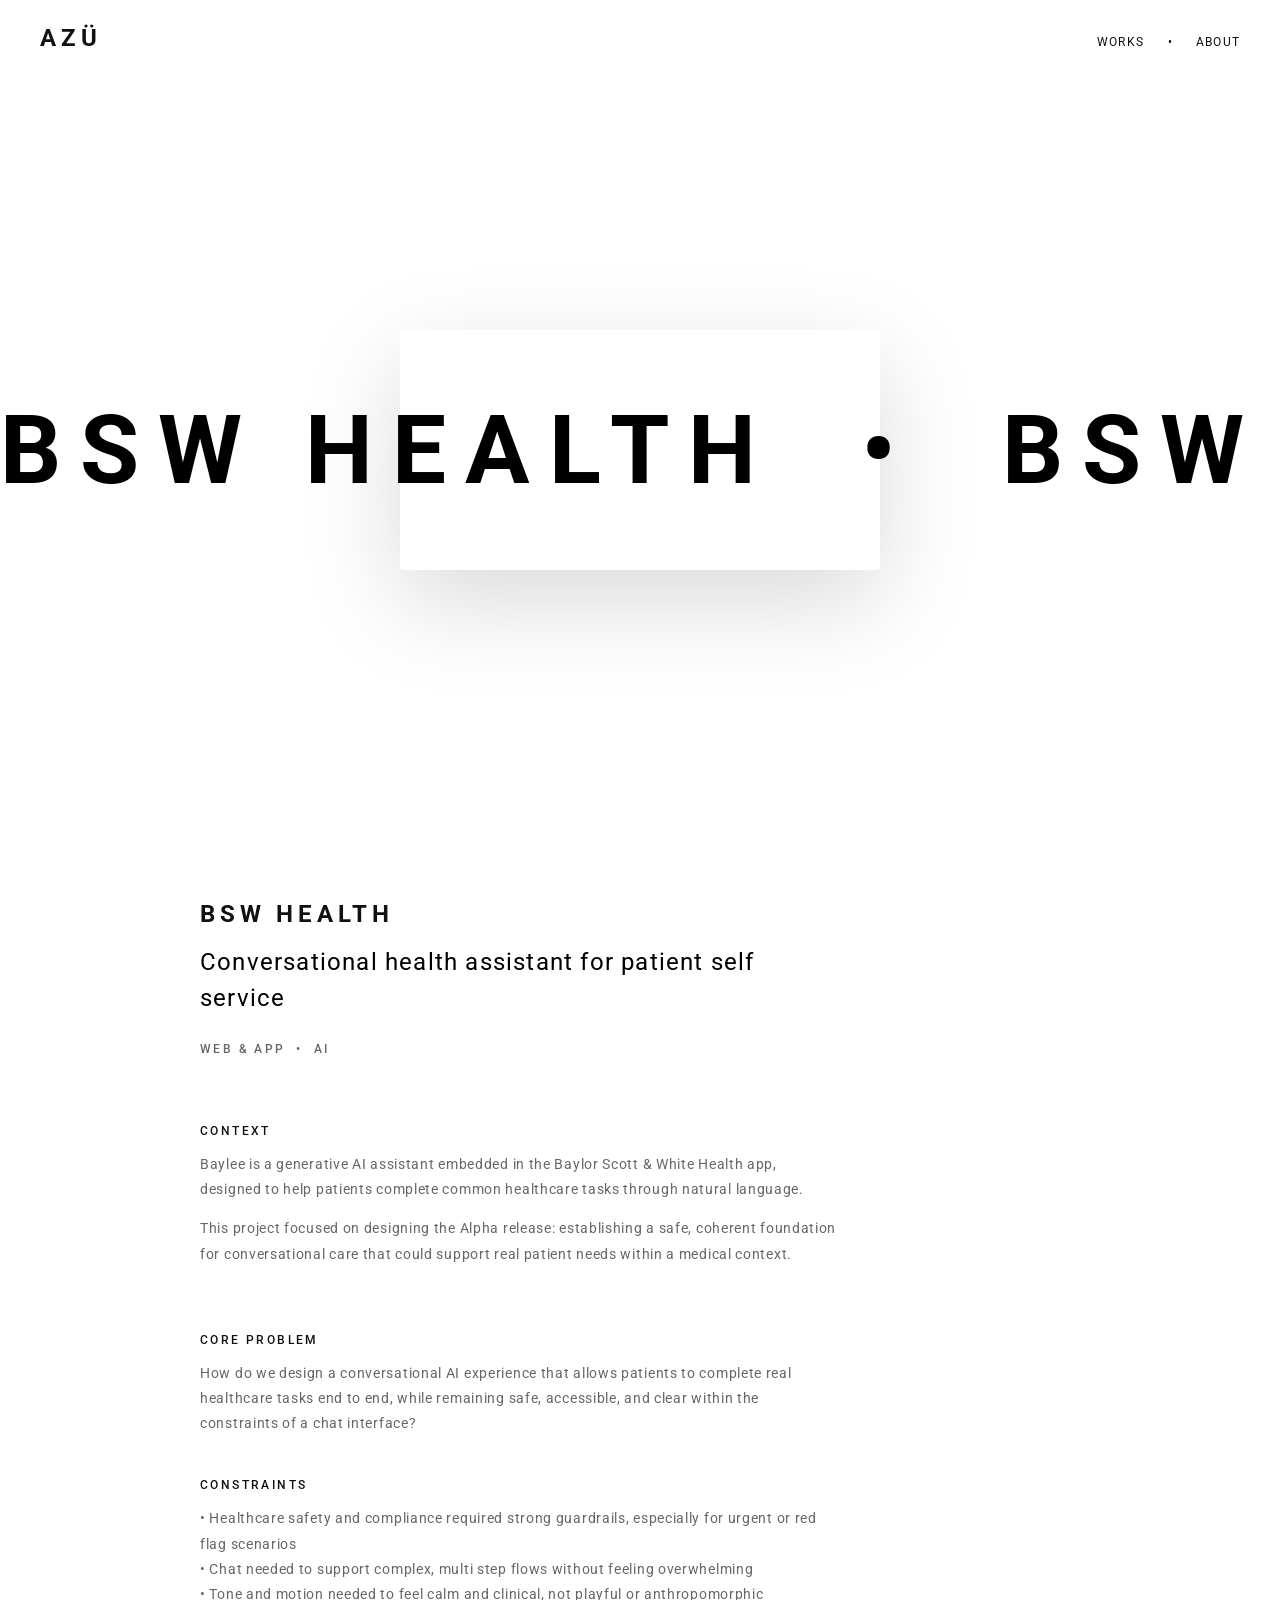
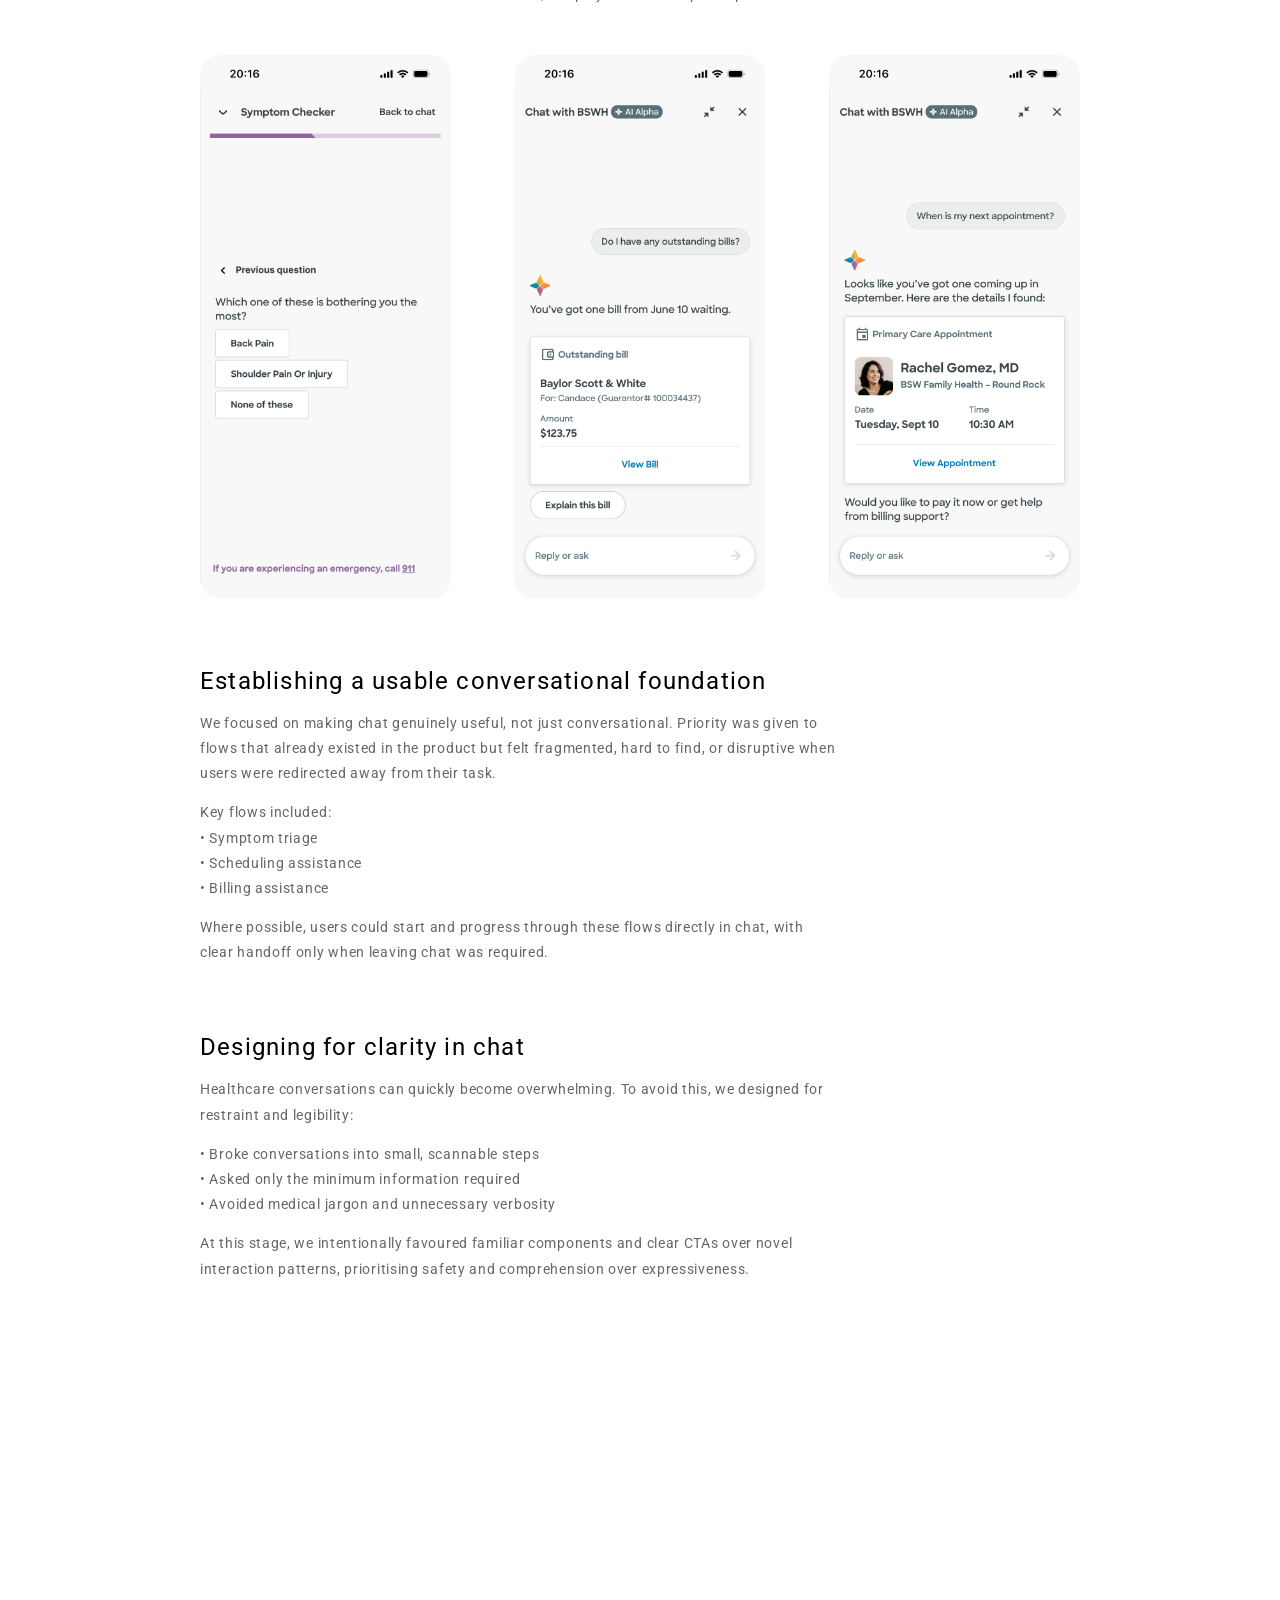
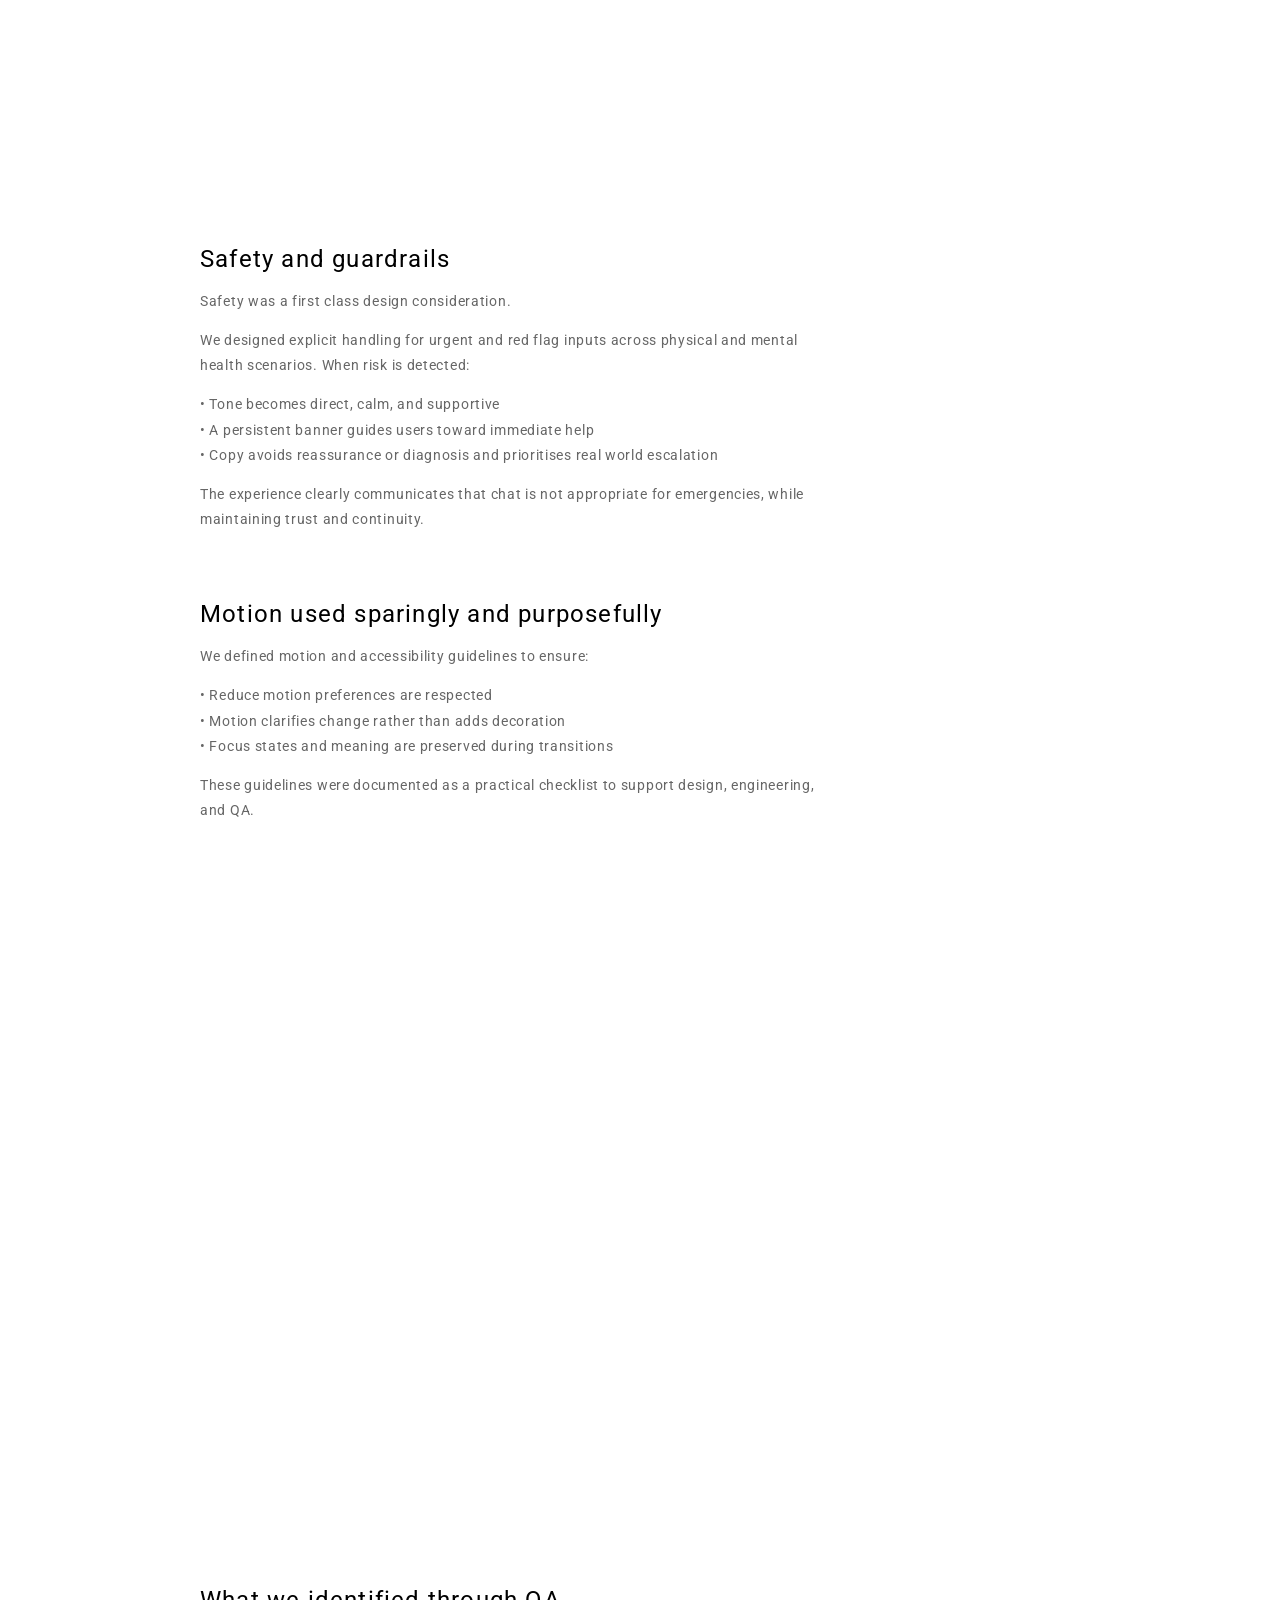
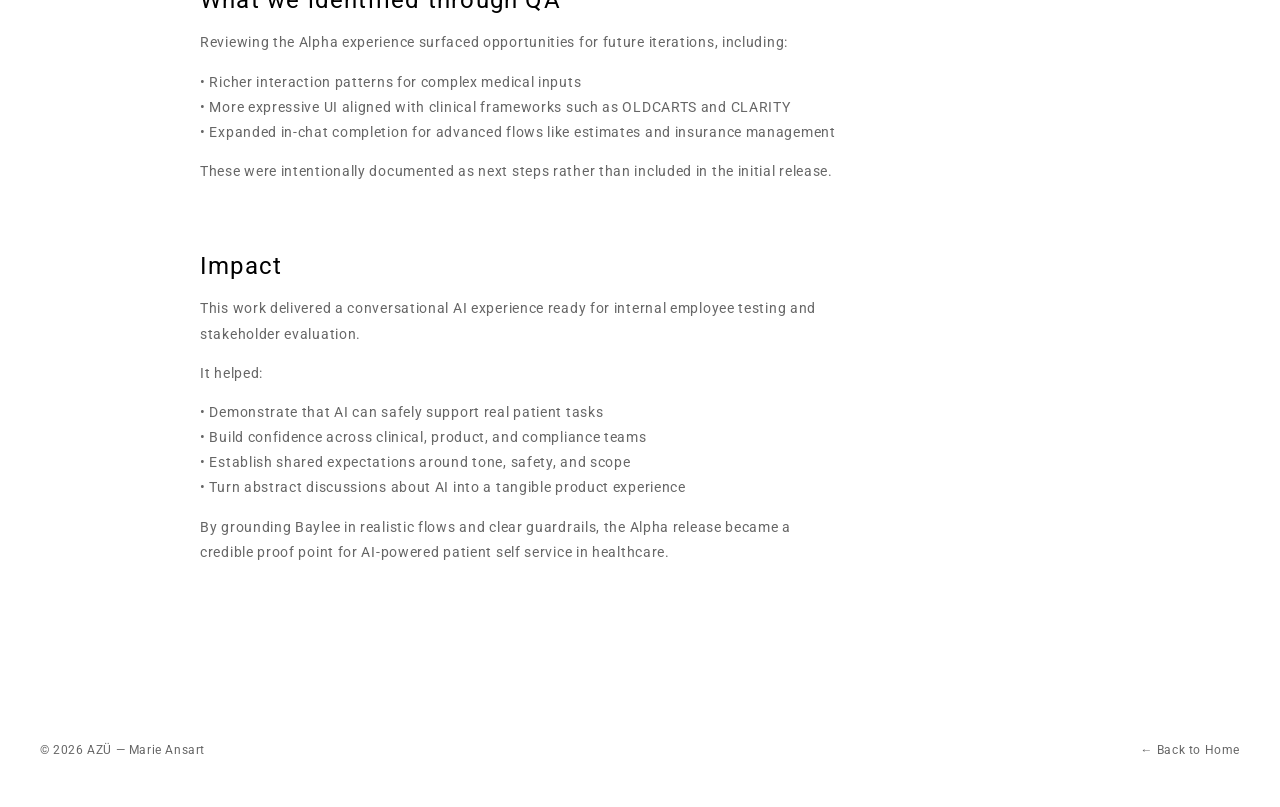
==== commit a9a98653: "Revert "Refactor video containers to semantic section elements"" ====
--- a/bswhealth.html
+++ b/bswhealth.html
@@ -104,11 +104,11 @@
       </div>
     </section>
 
-    <section class="project-media project-media--341">
+    <div class="project-image">
       <video autoplay muted loop playsinline>
         <source src="vid/bsw_02.mp4" type="video/mp4">
       </video>
-    </section>
+    </div>
 
     <!-- Safety and guardrails -->
     <section class="project-section">
@@ -135,11 +135,11 @@
       </div>
     </section>
 
-    <section class="project-media project-media--341">
+    <div class="project-image full-bleed">
       <video autoplay muted loop playsinline>
         <source src="vid/bsw_03.mp4" type="video/mp4">
       </video>
-    </section>
+    </div>
 
     <!-- QA findings -->
     <section class="project-section">
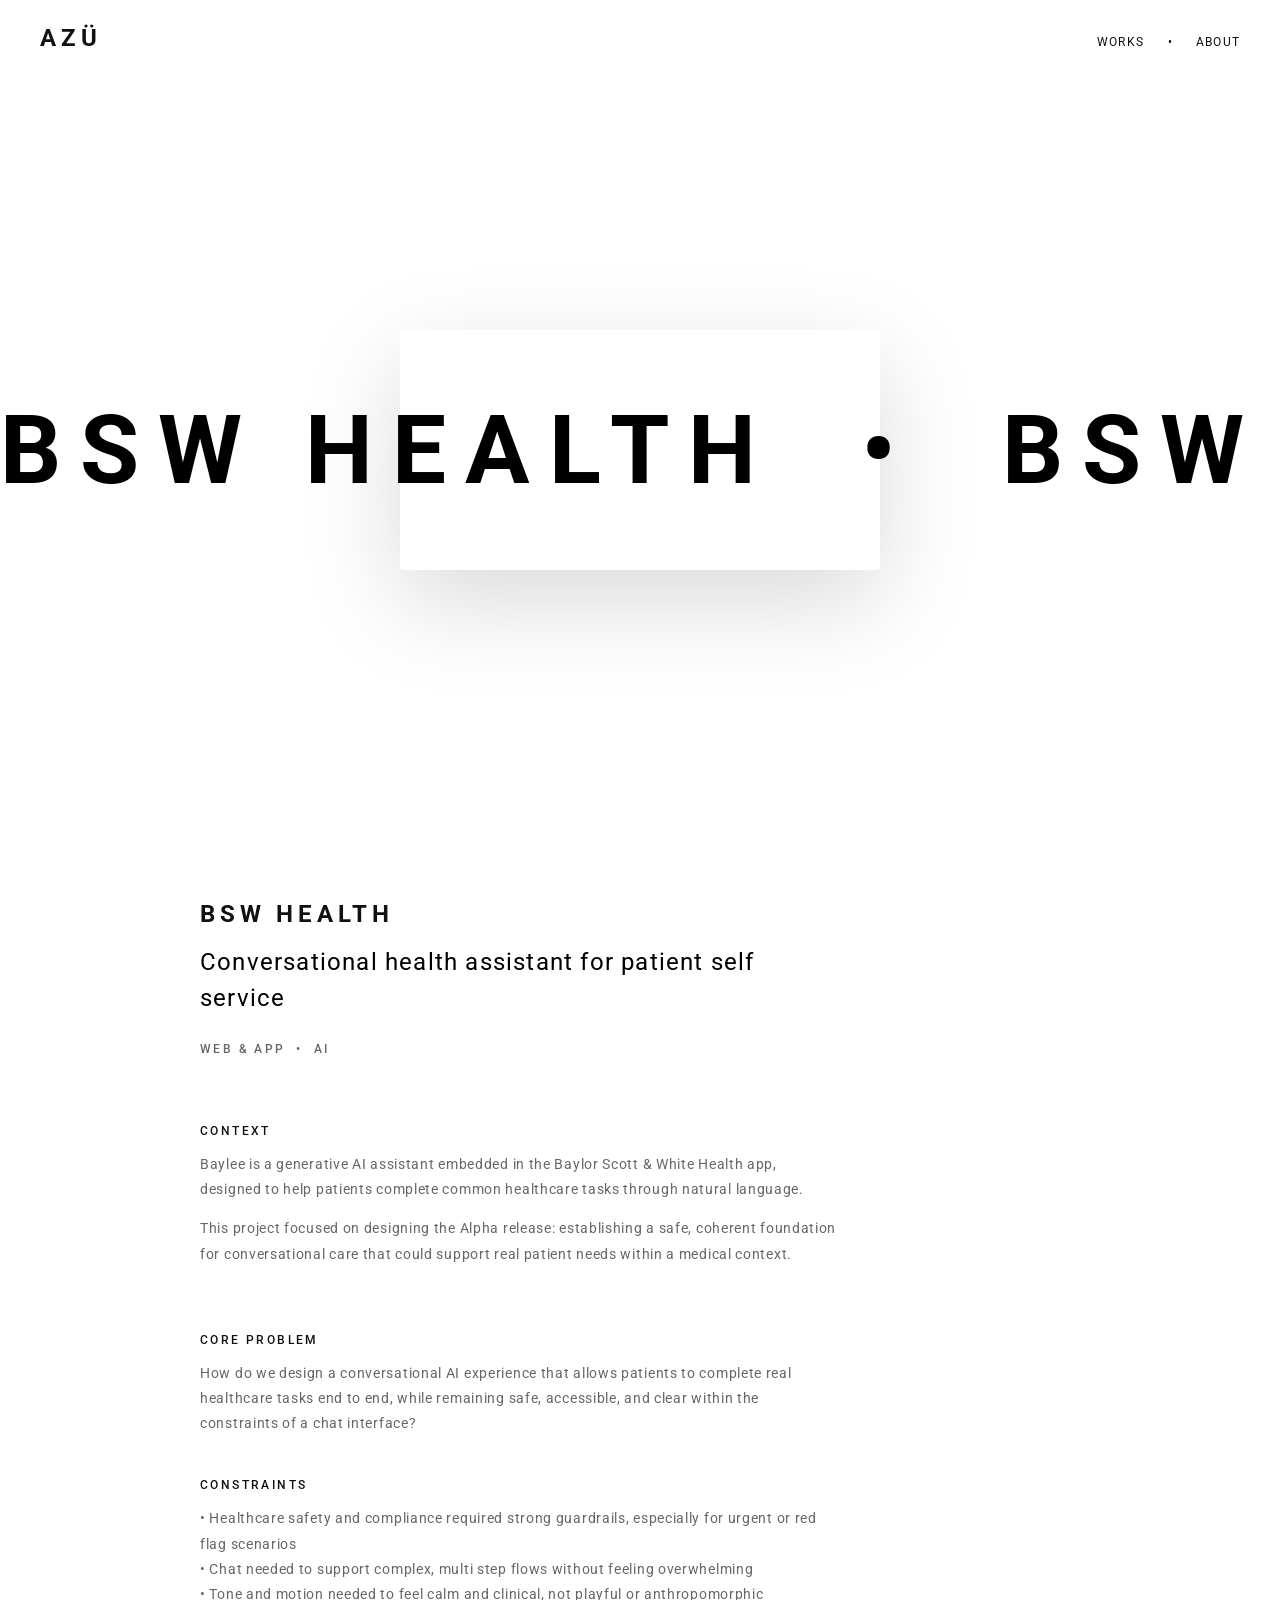
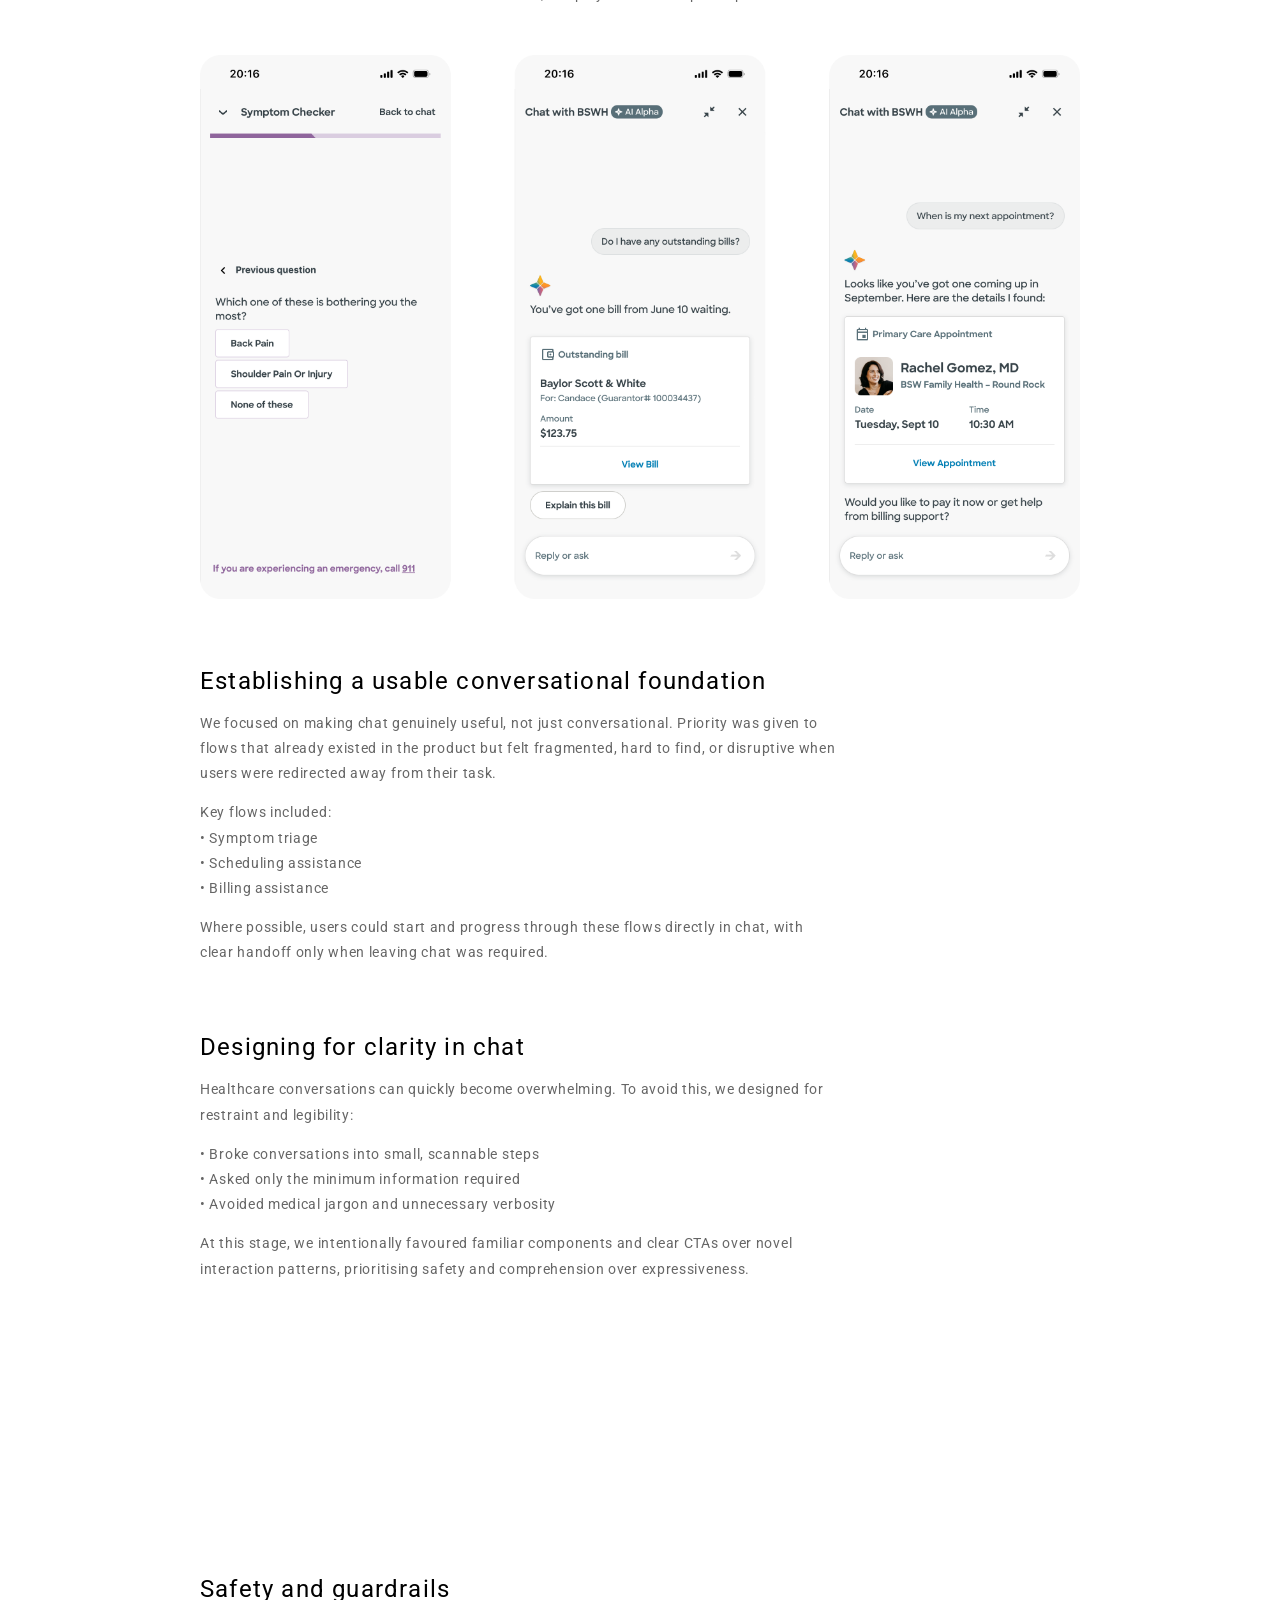
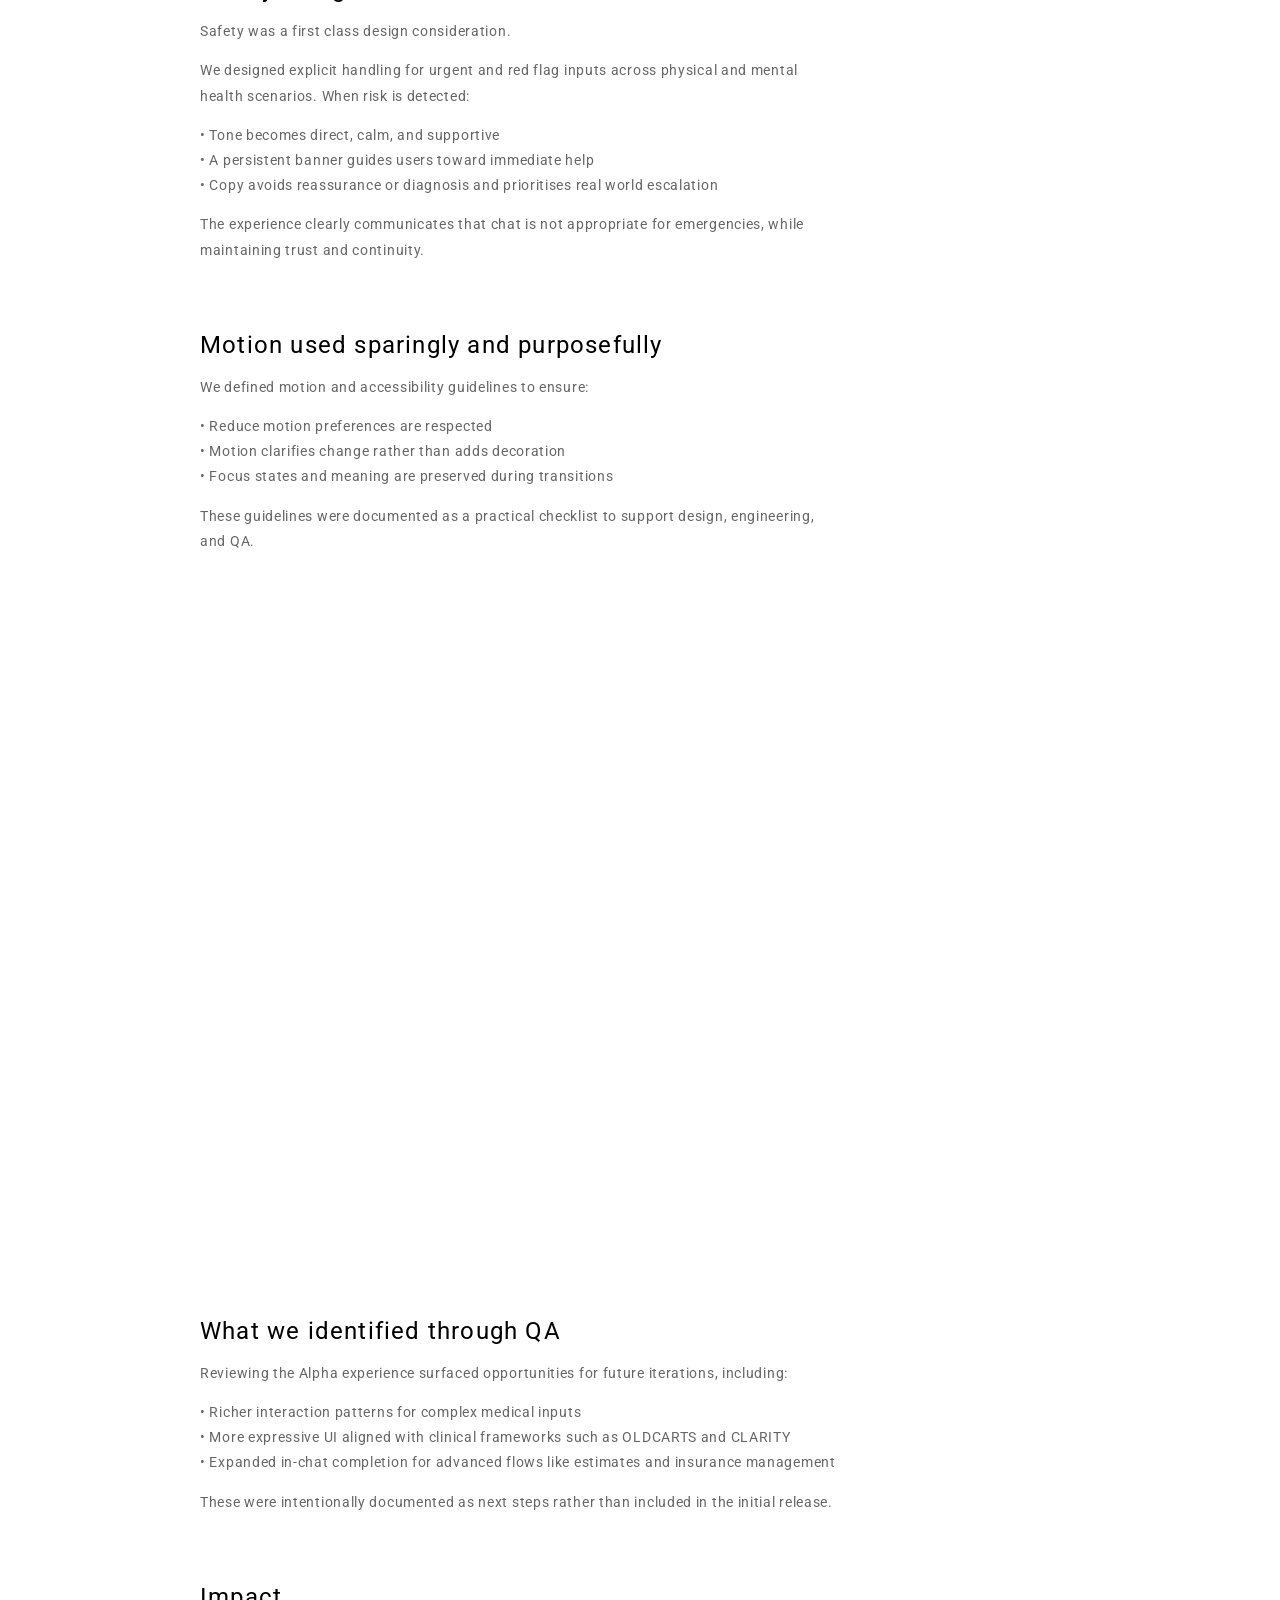
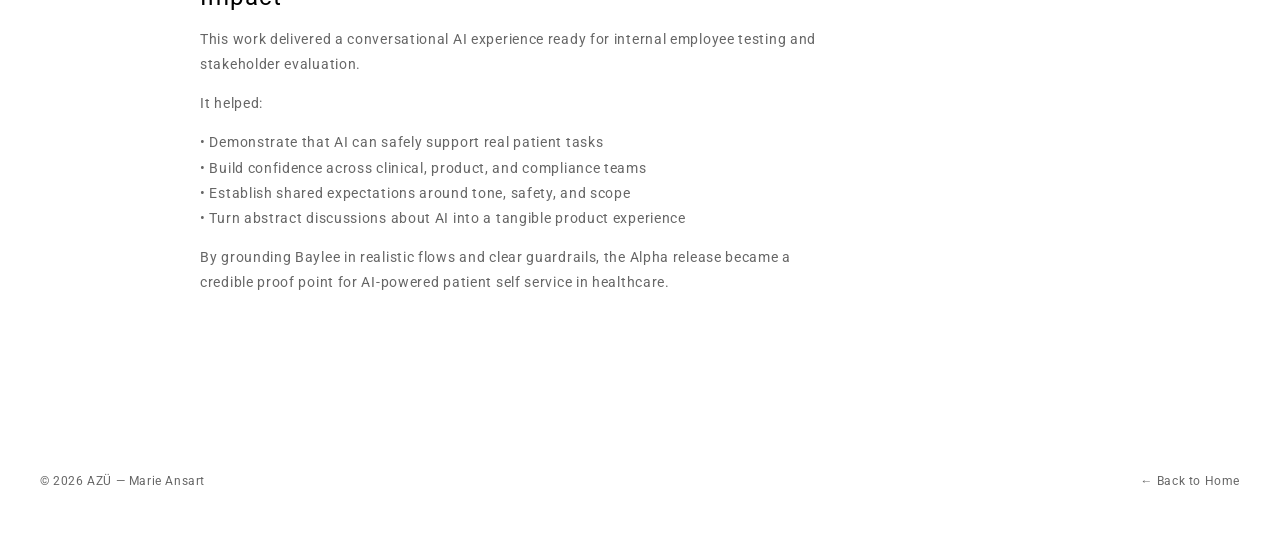
==== commit e8d0deaa: "Apply 341px restriction to bsw_02 only, keep bsw_03 full-bleed Only bsw_00 and bsw_02 should have si" ====
--- a/bswhealth.html
+++ b/bswhealth.html
@@ -104,7 +104,7 @@
       </div>
     </section>
 
-    <div class="project-image">
+    <div class="project-media project-media--341">
       <video autoplay muted loop playsinline>
         <source src="vid/bsw_02.mp4" type="video/mp4">
       </video>
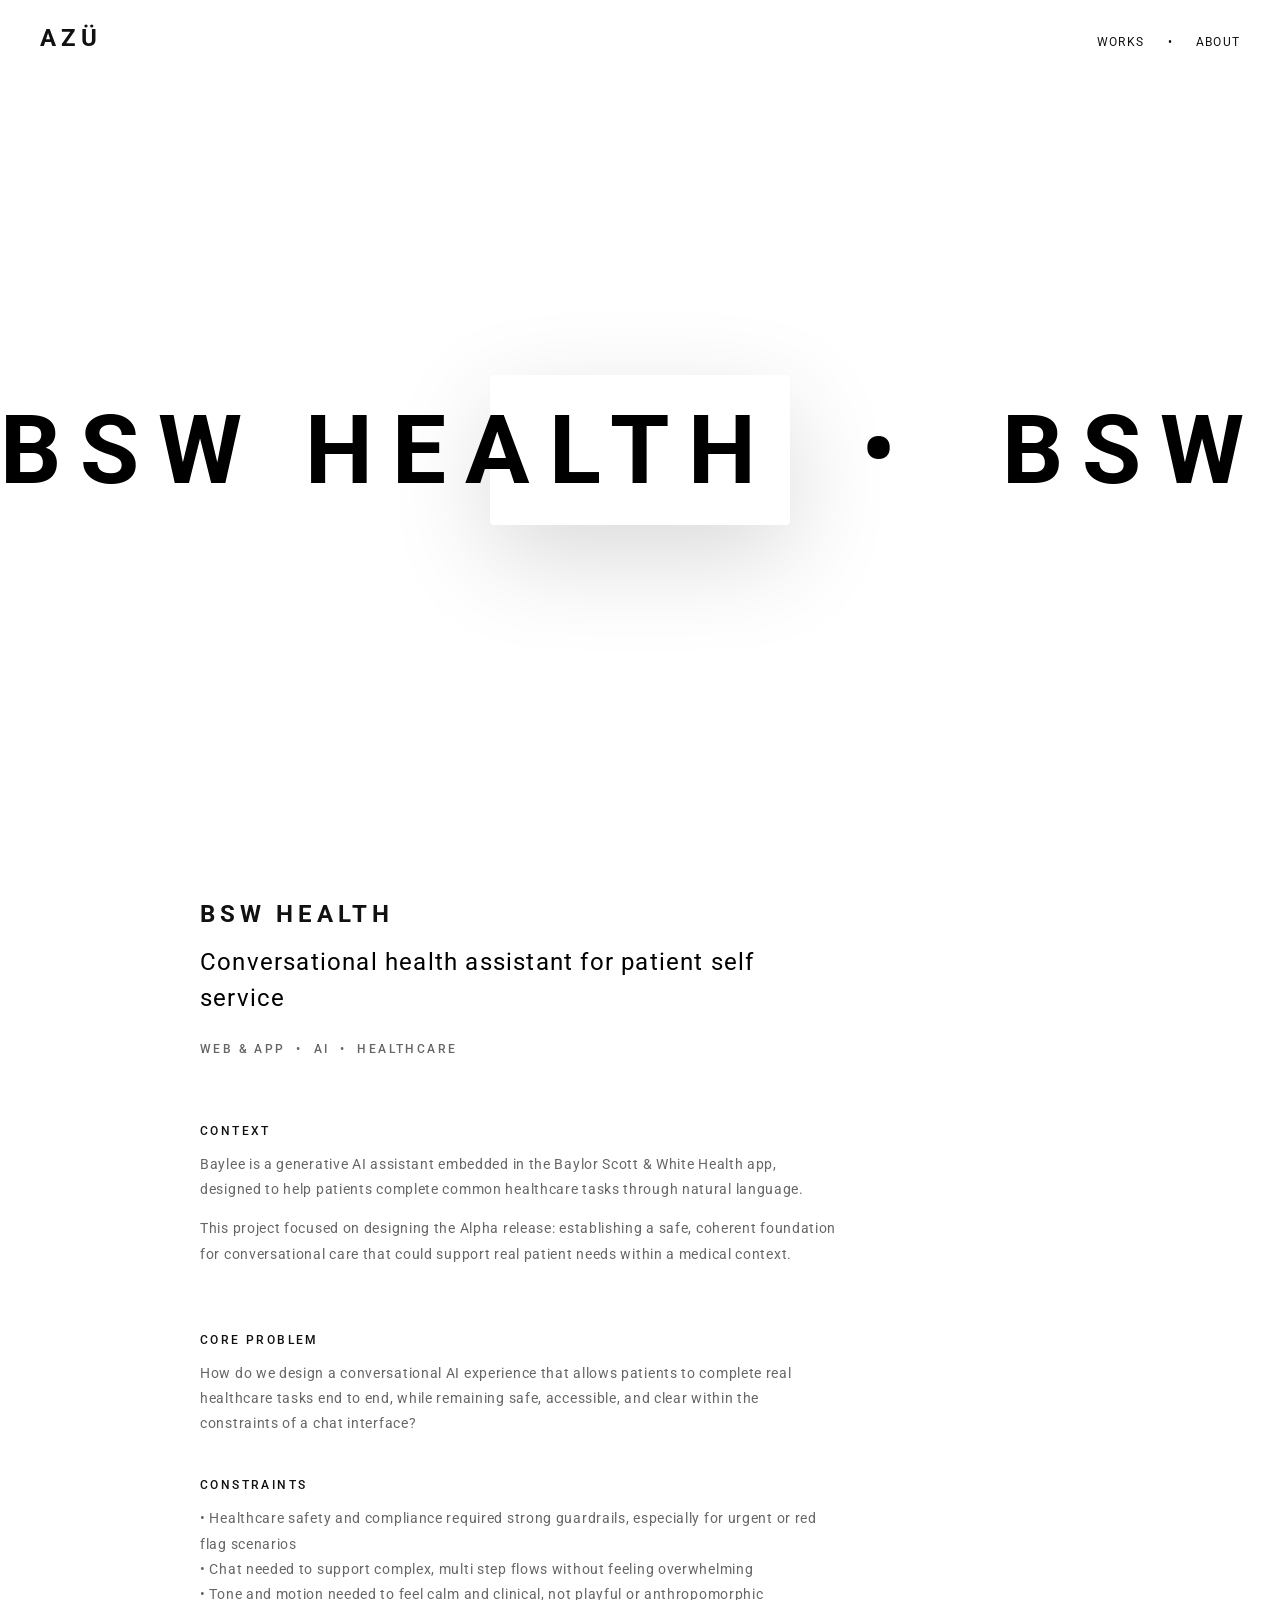
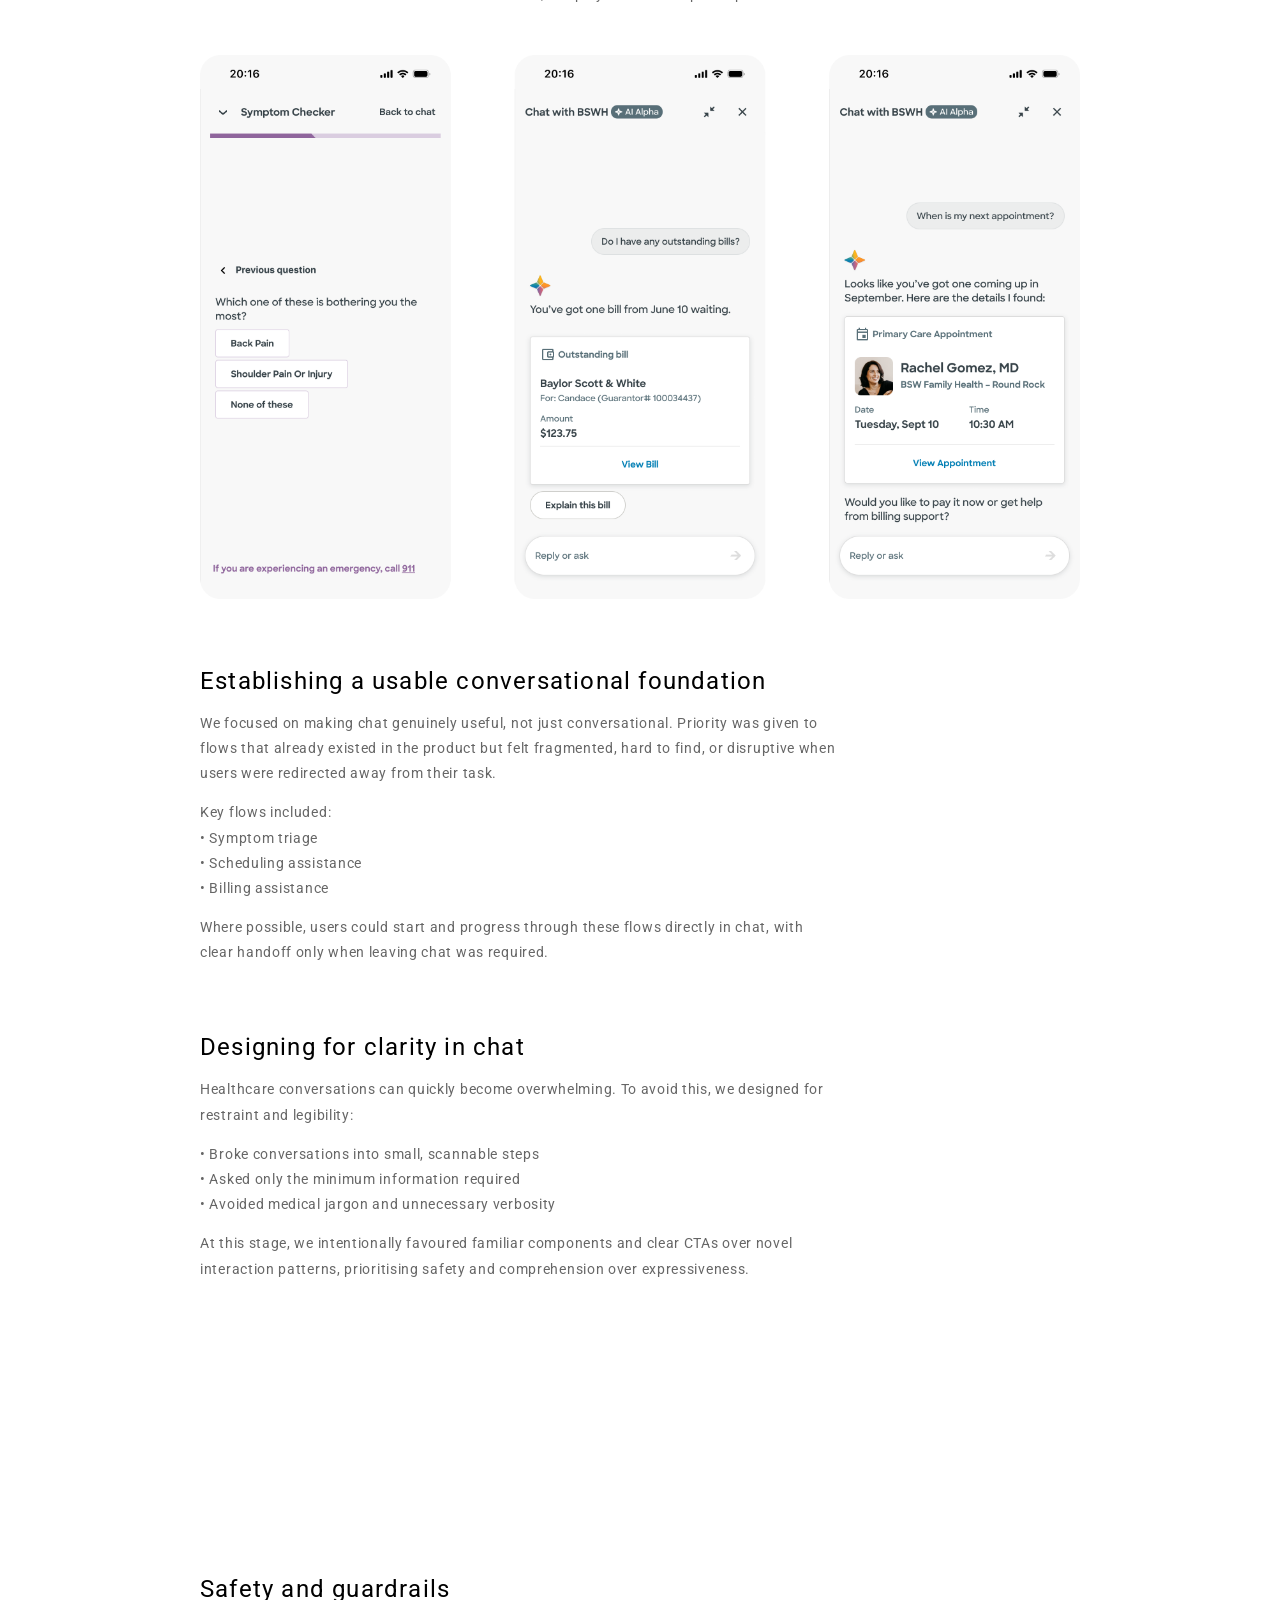
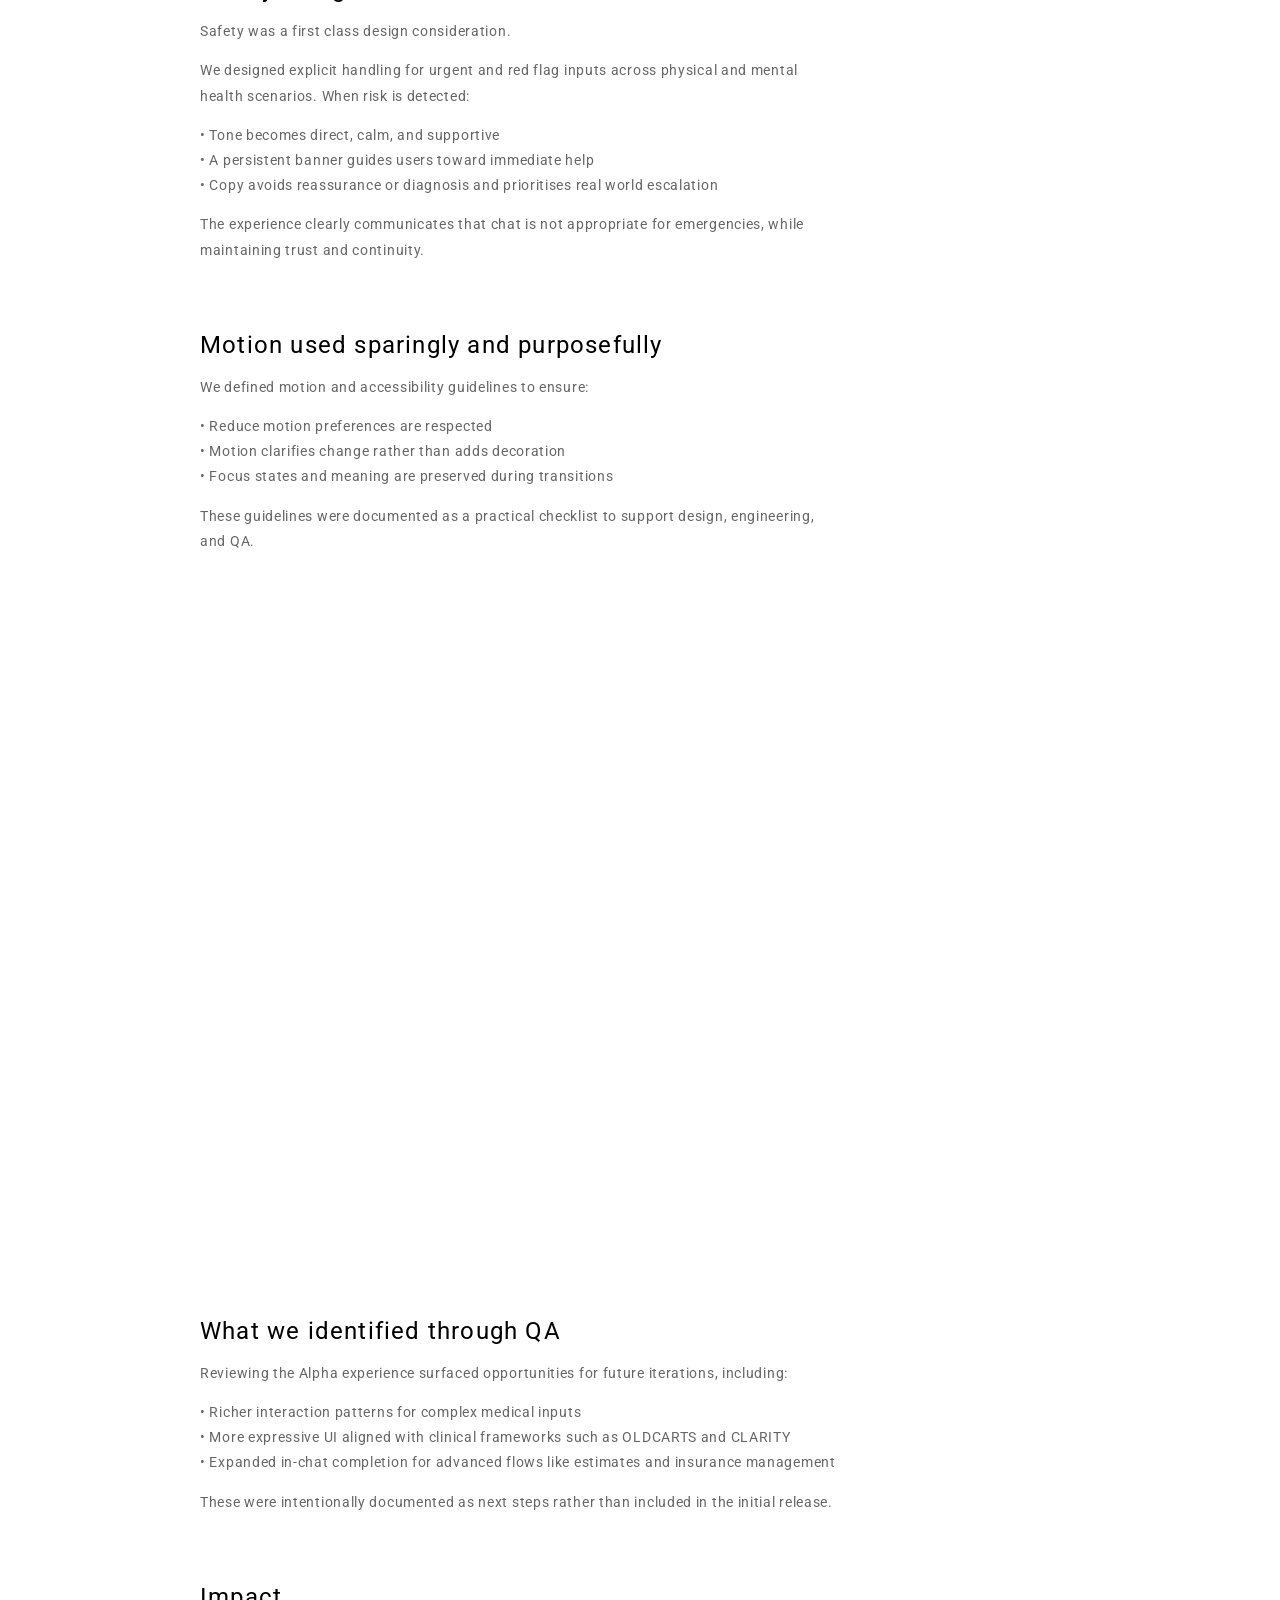
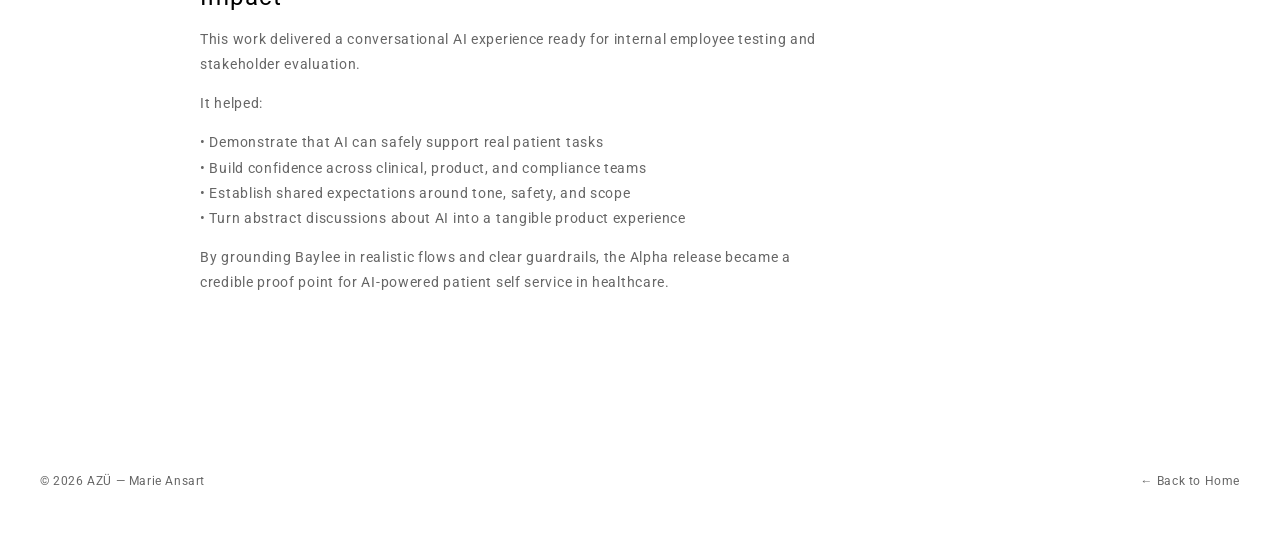
==== commit 44a0419f: "Update bswhealth.html" ====
--- a/bswhealth.html
+++ b/bswhealth.html
@@ -49,7 +49,7 @@
     <section class="project-intro">
       <h1 class="project-title">BSW Health</h1>
       <p class="body-large">Conversational health assistant for patient self service</p>
-      <h3 class="project-tags">Web &amp; App &nbsp;&bull;&nbsp; AI</h3>
+      <h3 class="project-tags">Web &amp; App &nbsp;&bull;&nbsp; AI &nbsp;&bull;&nbsp; Healthcare</h3>
     </section>
 
     <!-- Context -->
--- a/style.css
+++ b/style.css
@@ -454,7 +454,7 @@
 }
 
 .project-hero-video--mobile {
-  max-width: 480px;
+  max-width: 300px;
 }
 
 .project-content {
@@ -684,6 +684,17 @@
     padding: 0 1.5rem 80px;
   }
 
+  p,
+  h6 {
+    max-width: 100%;
+    min-width: 0;
+  }
+
+  .cover .brand-line,
+  .cover .collection {
+    width: 100%;
+  }
+
   .works-header {
     padding: 6rem 1.5rem 2rem;
   }
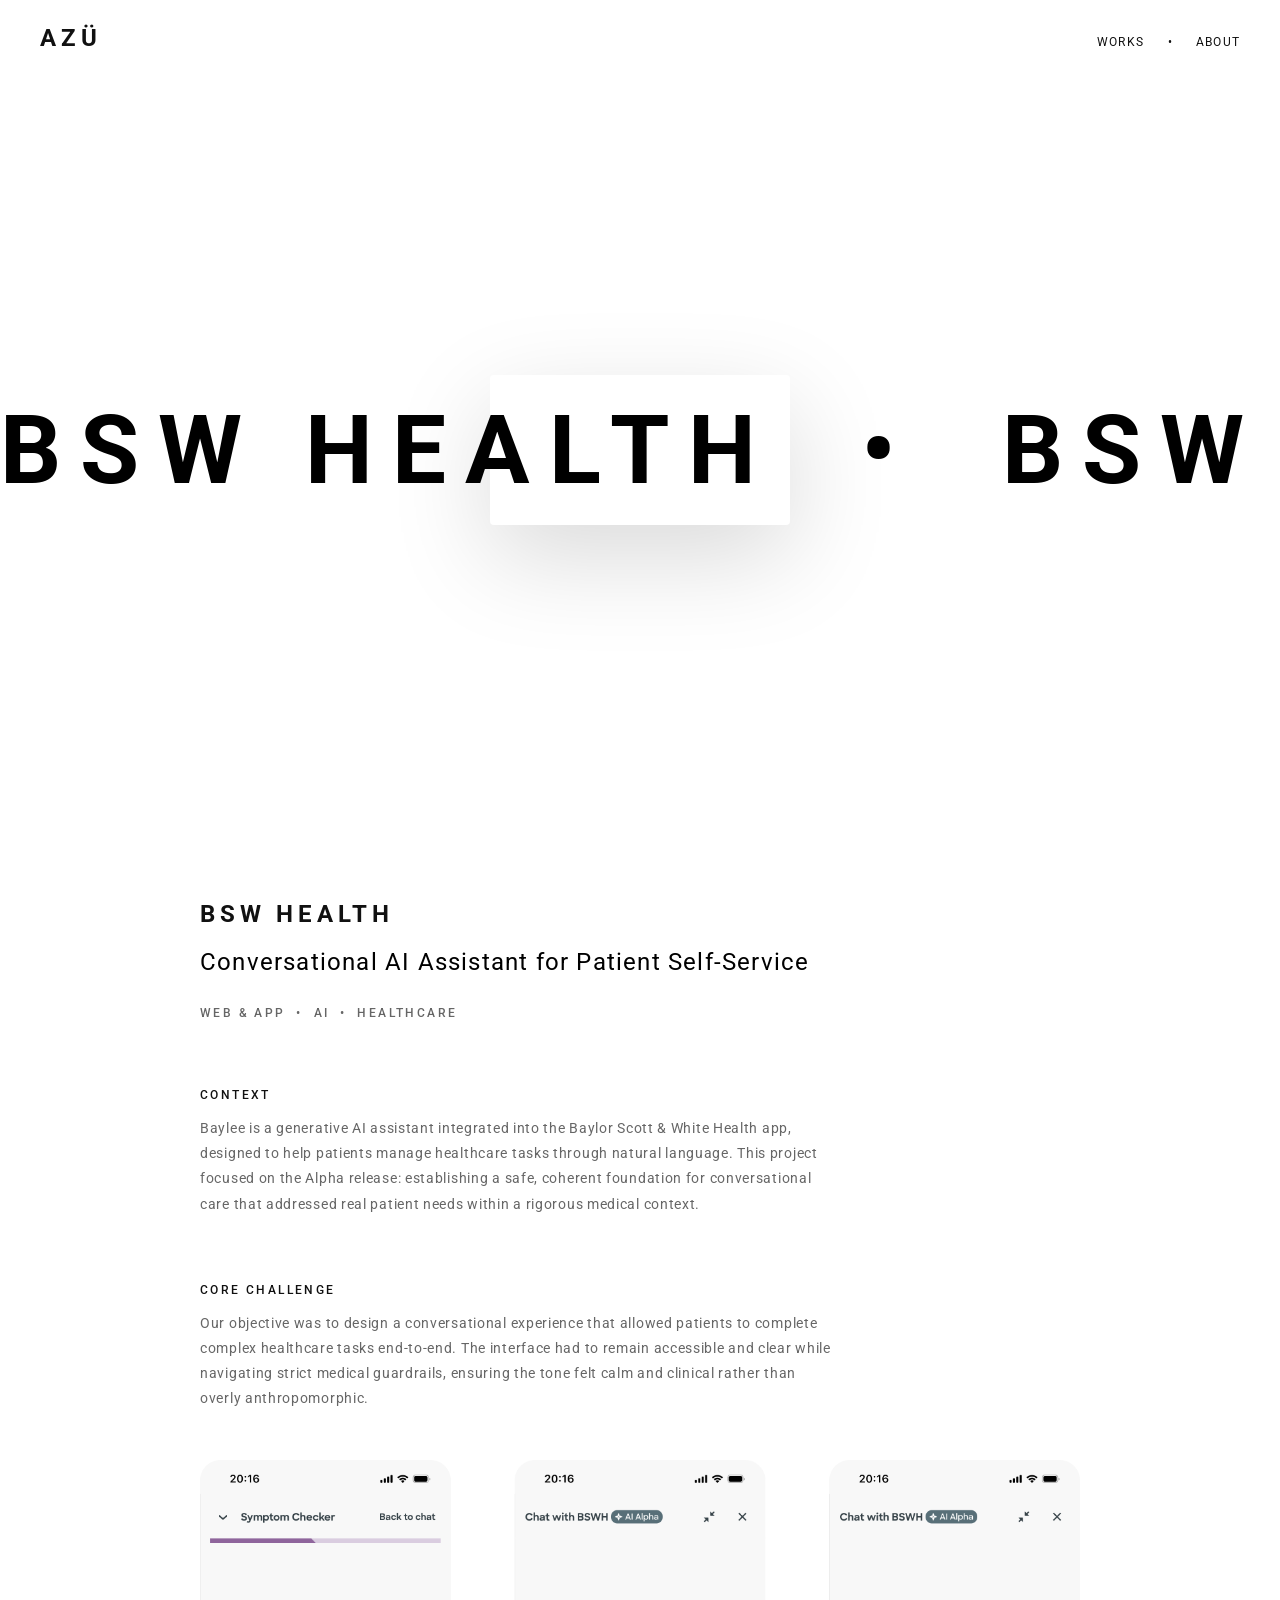
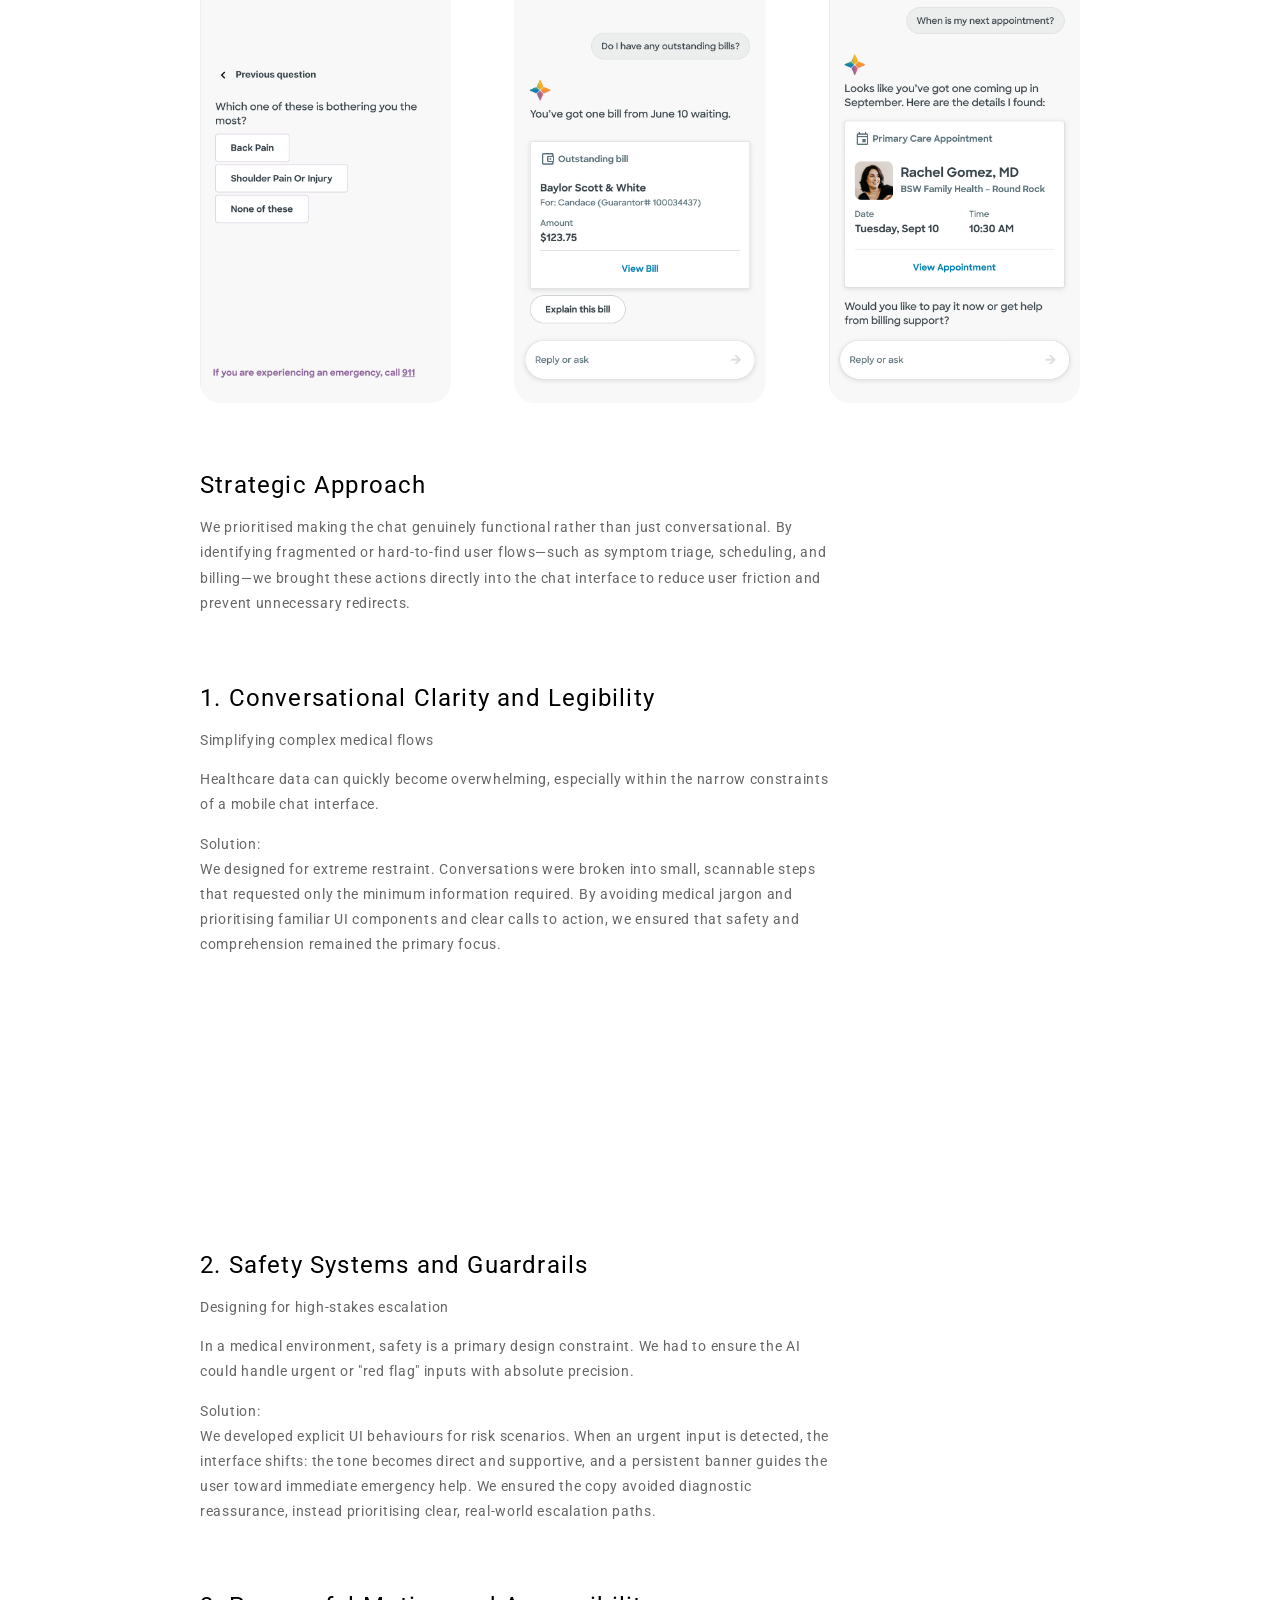
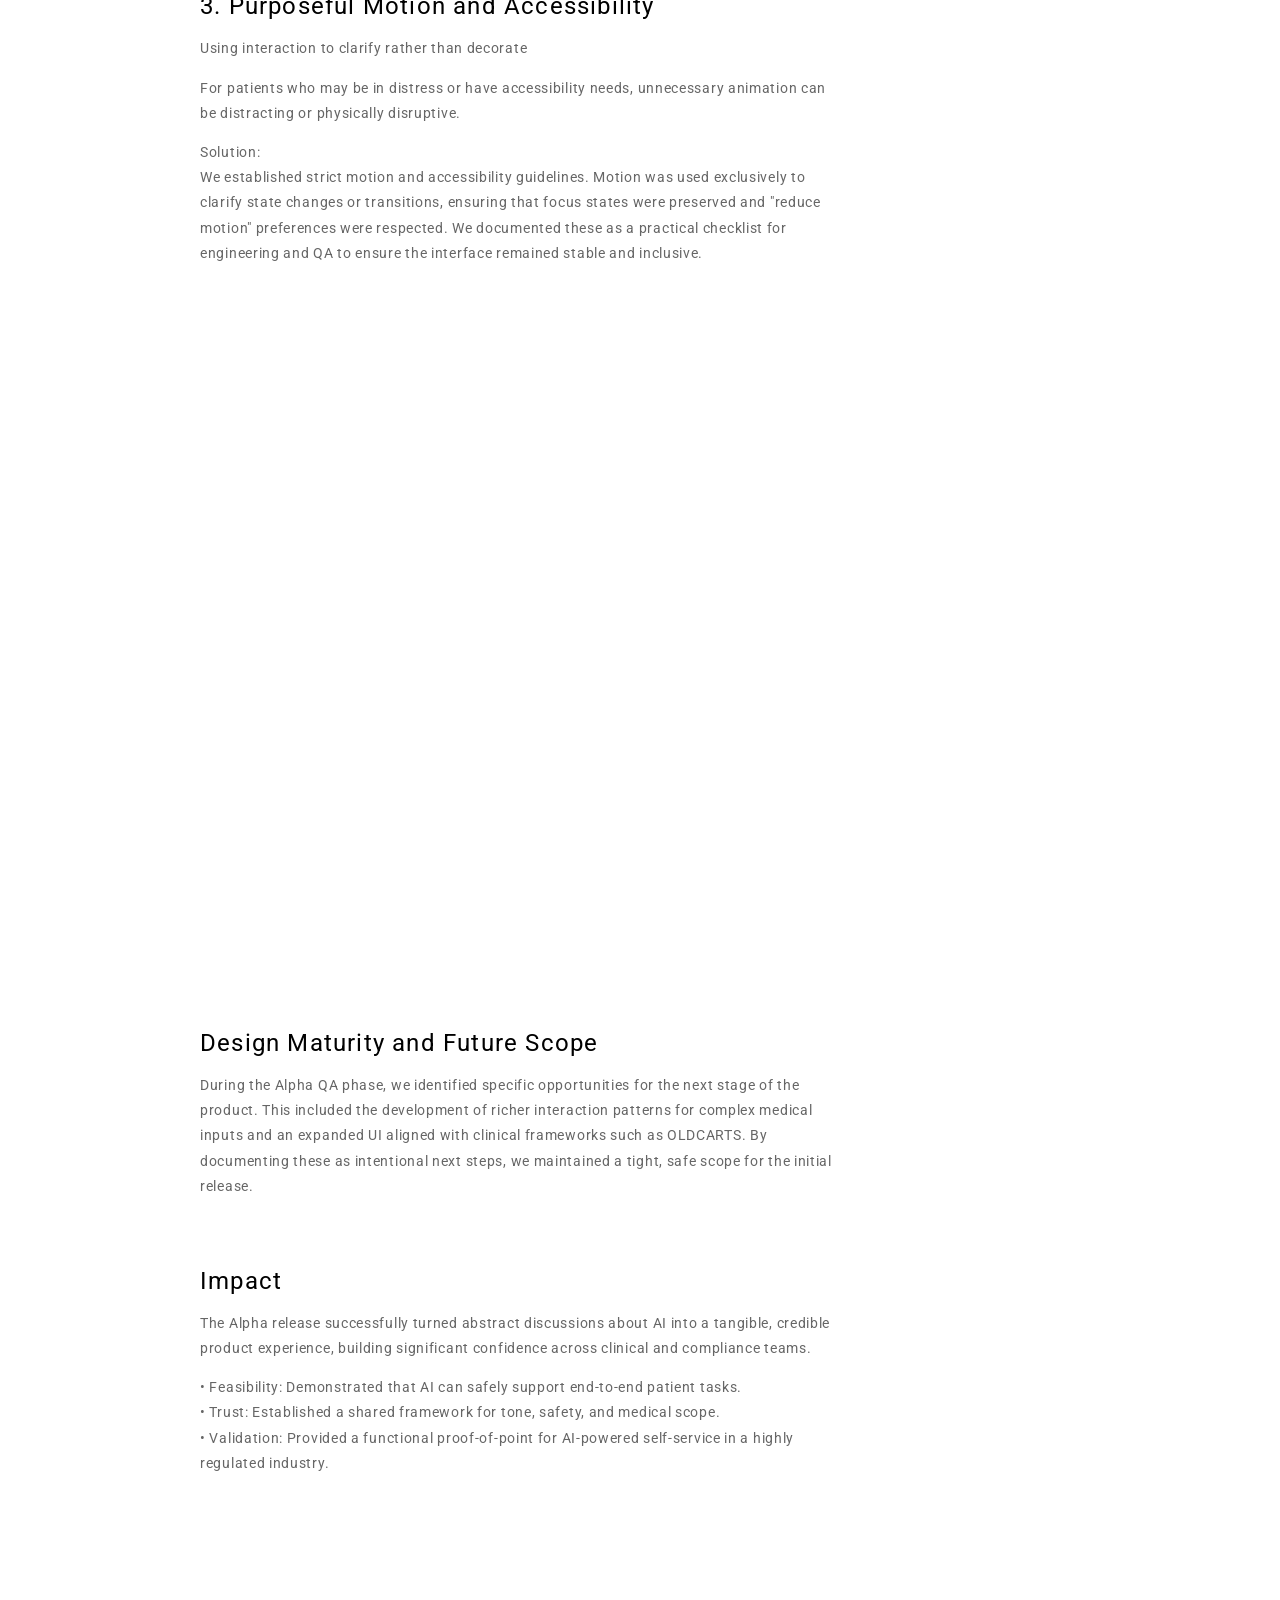
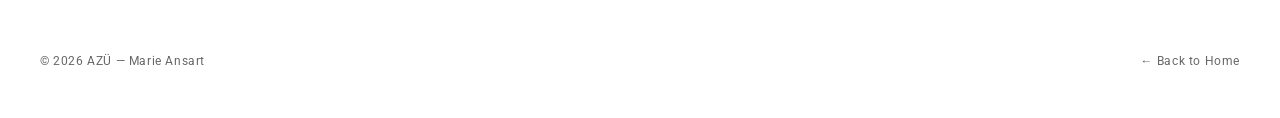
==== commit e58249af: "Update BSW Health copy with revised project narrative Rewrites all body copy to reflect updated fram" ====
--- a/bswhealth.html
+++ b/bswhealth.html
@@ -48,7 +48,7 @@
     <!-- Intro -->
     <section class="project-intro">
       <h1 class="project-title">BSW Health</h1>
-      <p class="body-large">Conversational health assistant for patient self service</p>
+      <p class="body-large">Conversational AI Assistant for Patient Self-Service</p>
       <h3 class="project-tags">Web &amp; App &nbsp;&bull;&nbsp; AI &nbsp;&bull;&nbsp; Healthcare</h3>
     </section>
 
@@ -56,23 +56,15 @@
     <section class="project-section">
       <div class="project-block">
         <h3>Context</h3>
-        <p>Baylee is a generative AI assistant embedded in the Baylor Scott &amp; White Health app, designed to help patients complete common healthcare tasks through natural language.</p>
-        <p>This project focused on designing the Alpha release: establishing a safe, coherent foundation for conversational care that could support real patient needs within a medical context.</p>
+        <p>Baylee is a generative AI assistant integrated into the Baylor Scott &amp; White Health app, designed to help patients manage healthcare tasks through natural language. This project focused on the Alpha release: establishing a safe, coherent foundation for conversational care that addressed real patient needs within a rigorous medical context.</p>
       </div>
     </section>
 
-    <!-- Core Problem & Constraints -->
+    <!-- Core Challenge -->
     <section class="project-section">
       <div class="project-block">
-        <h3>Core problem</h3>
-        <p>How do we design a conversational AI experience that allows patients to complete real healthcare tasks end to end, while remaining safe, accessible, and clear within the constraints of a chat interface?</p>
-      </div>
-
-      <div class="project-block">
-        <h3>Constraints</h3>
-        <p>• Healthcare safety and compliance required strong guardrails, especially for urgent or red flag scenarios<br>
-        • Chat needed to support complex, multi step flows without feeling overwhelming<br>
-        • Tone and motion needed to feel calm and clinical, not playful or anthropomorphic</p>
+        <h3>Core Challenge</h3>
+        <p>Our objective was to design a conversational experience that allowed patients to complete complex healthcare tasks end-to-end. The interface had to remain accessible and clear while navigating strict medical guardrails, ensuring the tone felt calm and clinical rather than overly anthropomorphic.</p>
       </div>
 
       <div class="project-image">
@@ -80,27 +72,21 @@
       </div>
     </section>
 
-    <!-- Establishing a usable conversational foundation -->
+    <!-- Strategic Approach -->
     <section class="project-section">
       <div class="project-block">
-        <h3 class="body-large">Establishing a usable conversational foundation</h3>
-        <p>We focused on making chat genuinely useful, not just conversational. Priority was given to flows that already existed in the product but felt fragmented, hard to find, or disruptive when users were redirected away from their task.</p>
-        <p>Key flows included:<br>
-        • Symptom triage<br>
-        • Scheduling assistance<br>
-        • Billing assistance</p>
-        <p>Where possible, users could start and progress through these flows directly in chat, with clear handoff only when leaving chat was required.</p>
+        <h3 class="body-large">Strategic Approach</h3>
+        <p>We prioritised making the chat genuinely functional rather than just conversational. By identifying fragmented or hard-to-find user flows—such as symptom triage, scheduling, and billing—we brought these actions directly into the chat interface to reduce user friction and prevent unnecessary redirects.</p>
       </div>
     </section>
 
     <section class="project-section">
       <div class="project-block">
-        <h3 class="body-large">Designing for clarity in chat</h3>
-        <p>Healthcare conversations can quickly become overwhelming. To avoid this, we designed for restraint and legibility:</p>
-        <p>• Broke conversations into small, scannable steps<br>
-        • Asked only the minimum information required<br>
-        • Avoided medical jargon and unnecessary verbosity</p>
-        <p>At this stage, we intentionally favoured familiar components and clear CTAs over novel interaction patterns, prioritising safety and comprehension over expressiveness.</p>
+        <h3 class="body-large">1. Conversational Clarity and Legibility</h3>
+        <p>Simplifying complex medical flows</p>
+        <p>Healthcare data can quickly become overwhelming, especially within the narrow constraints of a mobile chat interface.</p>
+        <p>Solution:<br>
+        We designed for extreme restraint. Conversations were broken into small, scannable steps that requested only the minimum information required. By avoiding medical jargon and prioritising familiar UI components and clear calls to action, we ensured that safety and comprehension remained the primary focus.</p>
       </div>
     </section>
 
@@ -113,25 +99,22 @@
     <!-- Safety and guardrails -->
     <section class="project-section">
       <div class="project-block">
-        <h3 class="body-large">Safety and guardrails</h3>
-        <p>Safety was a first class design consideration.</p>
-        <p>We designed explicit handling for urgent and red flag inputs across physical and mental health scenarios. When risk is detected:</p>
-        <p>• Tone becomes direct, calm, and supportive<br>
-        • A persistent banner guides users toward immediate help<br>
-        • Copy avoids reassurance or diagnosis and prioritises real world escalation</p>
-        <p>The experience clearly communicates that chat is not appropriate for emergencies, while maintaining trust and continuity.</p>
+        <h3 class="body-large">2. Safety Systems and Guardrails</h3>
+        <p>Designing for high-stakes escalation</p>
+        <p>In a medical environment, safety is a primary design constraint. We had to ensure the AI could handle urgent or "red flag" inputs with absolute precision.</p>
+        <p>Solution:<br>
+        We developed explicit UI behaviours for risk scenarios. When an urgent input is detected, the interface shifts: the tone becomes direct and supportive, and a persistent banner guides the user toward immediate emergency help. We ensured the copy avoided diagnostic reassurance, instead prioritising clear, real-world escalation paths.</p>
       </div>
     </section>
 
     <!-- Motion and accessibility -->
     <section class="project-section">
       <div class="project-block">
-        <h3 class="body-large">Motion used sparingly and purposefully</h3>
-        <p>We defined motion and accessibility guidelines to ensure:</p>
-        <p>• Reduce motion preferences are respected<br>
-        • Motion clarifies change rather than adds decoration<br>
-        • Focus states and meaning are preserved during transitions</p>
-        <p>These guidelines were documented as a practical checklist to support design, engineering, and QA.</p>
+        <h3 class="body-large">3. Purposeful Motion and Accessibility</h3>
+        <p>Using interaction to clarify rather than decorate</p>
+        <p>For patients who may be in distress or have accessibility needs, unnecessary animation can be distracting or physically disruptive.</p>
+        <p>Solution:<br>
+        We established strict motion and accessibility guidelines. Motion was used exclusively to clarify state changes or transitions, ensuring that focus states were preserved and "reduce motion" preferences were respected. We documented these as a practical checklist for engineering and QA to ensure the interface remained stable and inclusive.</p>
       </div>
     </section>
 
@@ -141,15 +124,11 @@
       </video>
     </div>
 
-    <!-- QA findings -->
+    <!-- Design Maturity and Future Scope -->
     <section class="project-section">
       <div class="project-block">
-        <h3 class="body-large">What we identified through QA</h3>
-        <p>Reviewing the Alpha experience surfaced opportunities for future iterations, including:</p>
-        <p>• Richer interaction patterns for complex medical inputs<br>
-        • More expressive UI aligned with clinical frameworks such as OLDCARTS and CLARITY<br>
-        • Expanded in-chat completion for advanced flows like estimates and insurance management</p>
-        <p>These were intentionally documented as next steps rather than included in the initial release.</p>
+        <h3 class="body-large">Design Maturity and Future Scope</h3>
+        <p>During the Alpha QA phase, we identified specific opportunities for the next stage of the product. This included the development of richer interaction patterns for complex medical inputs and an expanded UI aligned with clinical frameworks such as OLDCARTS. By documenting these as intentional next steps, we maintained a tight, safe scope for the initial release.</p>
       </div>
     </section>
 
@@ -157,13 +136,10 @@
     <section class="project-section">
       <div class="project-block">
         <h3 class="body-large">Impact</h3>
-        <p>This work delivered a conversational AI experience ready for internal employee testing and stakeholder evaluation.</p>
-        <p>It helped:</p>
-        <p>• Demonstrate that AI can safely support real patient tasks<br>
-        • Build confidence across clinical, product, and compliance teams<br>
-        • Establish shared expectations around tone, safety, and scope<br>
-        • Turn abstract discussions about AI into a tangible product experience</p>
-        <p>By grounding Baylee in realistic flows and clear guardrails, the Alpha release became a credible proof point for AI-powered patient self service in healthcare.</p>
+        <p>The Alpha release successfully turned abstract discussions about AI into a tangible, credible product experience, building significant confidence across clinical and compliance teams.</p>
+        <p>• Feasibility: Demonstrated that AI can safely support end-to-end patient tasks.<br>
+        • Trust: Established a shared framework for tone, safety, and medical scope.<br>
+        • Validation: Provided a functional proof-of-point for AI-powered self-service in a highly regulated industry.</p>
       </div>
     </section>
 
--- a/style.css
+++ b/style.css
@@ -240,6 +240,7 @@
 .cover .brand-line {
   width: 438px;
   max-width: 100%;
+  min-width: 400px;
   height: 6px;
   background: var(--black);
   margin: 1.5rem 0;
@@ -272,6 +273,7 @@
   padding-top: 1.5rem;
   width: 438px;
   max-width: 100%;
+  min-width: 400px;
 }
 
 /* ---- SECTION NAV (inside cover) ---- */
@@ -690,11 +692,6 @@
     min-width: 0;
   }
 
-  .cover .brand-line,
-  .cover .collection {
-    width: 100%;
-  }
-
   .works-header {
     padding: 6rem 1.5rem 2rem;
   }
@@ -715,4 +712,28 @@
   .project-item .project-name {
     font-size: 20px;
   }
-}
+
+  p,
+  h6 {
+    min-width: 0;
+    max-width: 100%;
+  }
+
+  .cover {
+    padding: 5rem 24px 80px;
+  }
+
+  .cover .collection {
+    width: 100%;
+    min-width: 0;
+  }
+
+  .cover .brand-line {
+    width: 100%;
+    min-width: 0;
+  }
+
+  .parallax-text-track span {
+    font-size: 48px;
+  }
+}
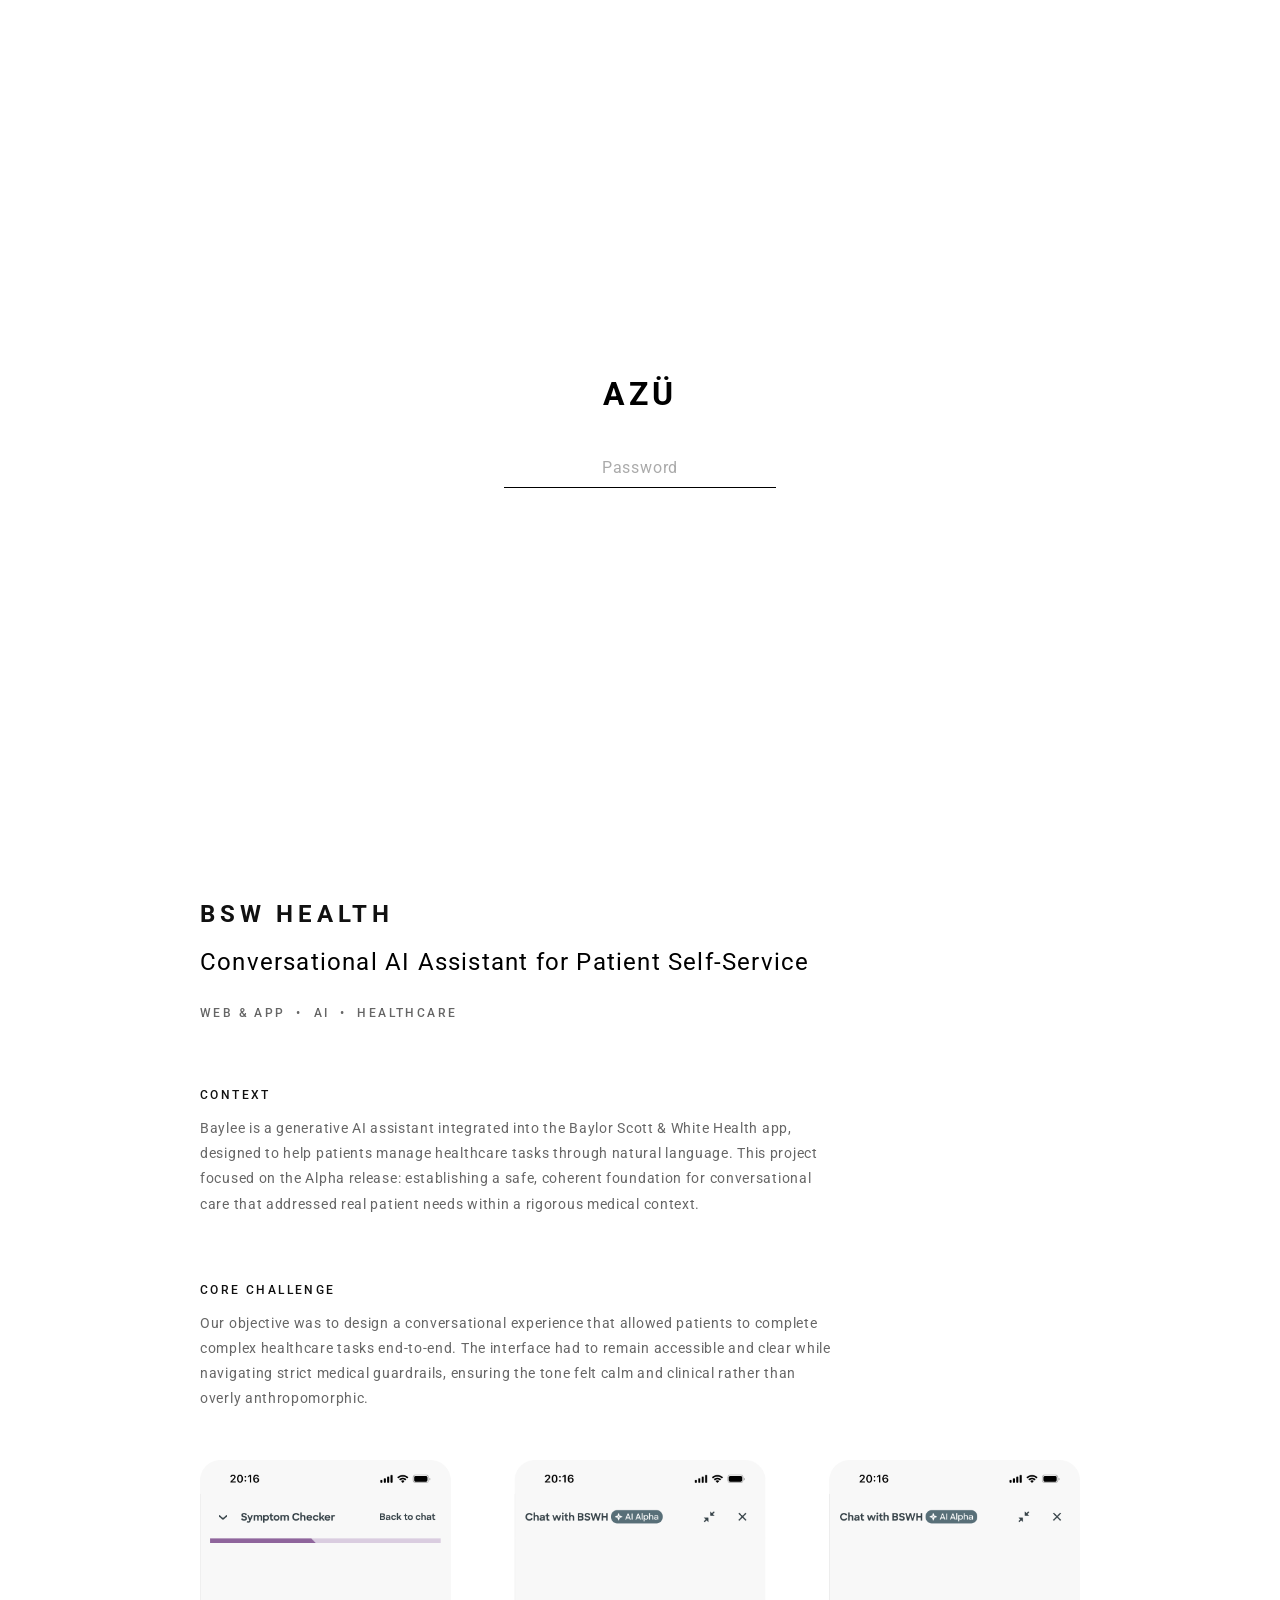
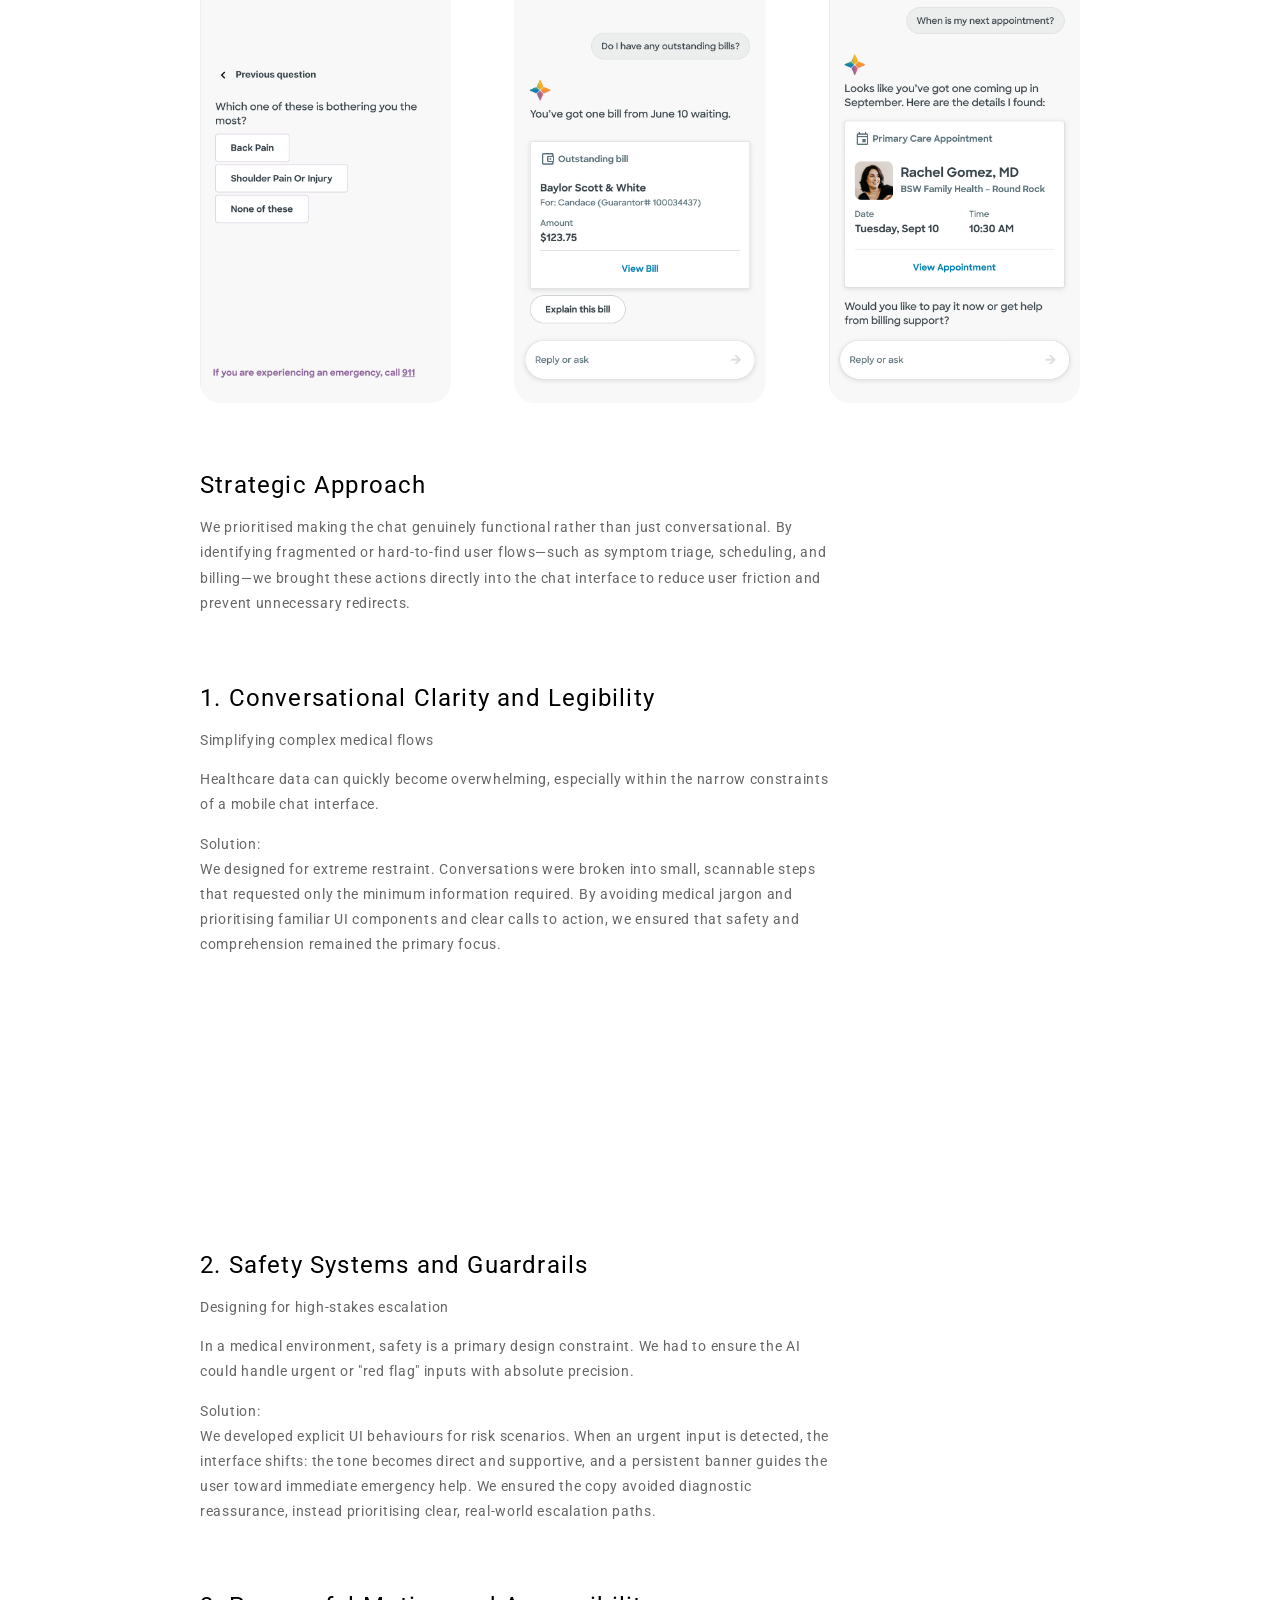
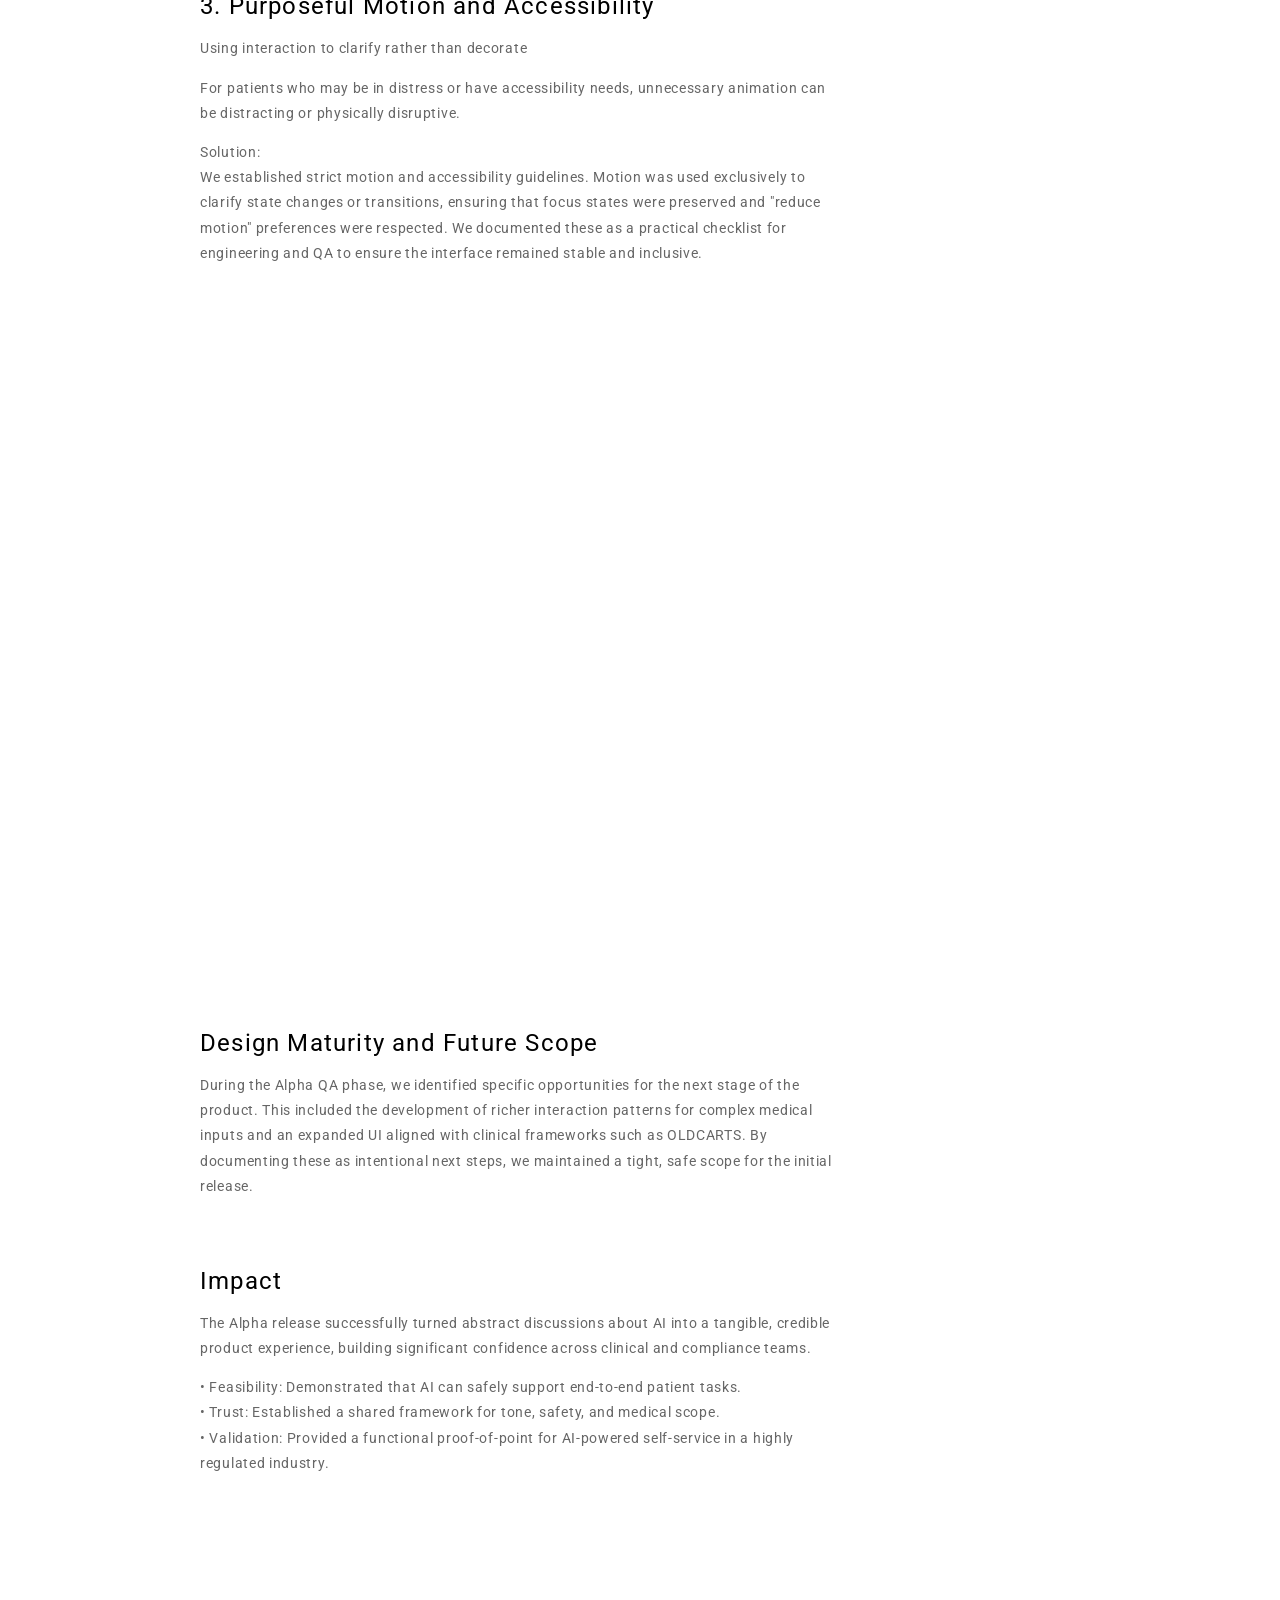
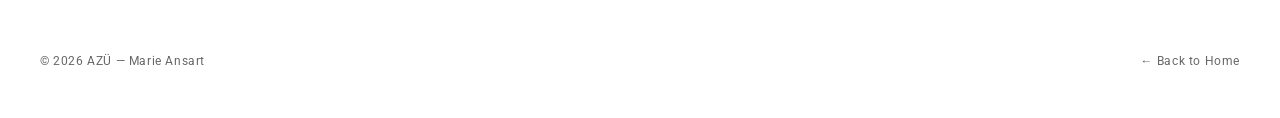
==== commit 40d8acb4: "Add client-side password gate to entire azu.io site Creates password-gate.js with a full-screen over" ====
--- a/bswhealth.html
+++ b/bswhealth.html
@@ -150,5 +150,6 @@
     <a href="index.html">&larr; Back to Home</a>
   </footer>
 
+  <script src="password-gate.js"></script>
 </body>
 </html>
--- a/style.css
+++ b/style.css
@@ -459,6 +459,10 @@
   max-width: 300px;
 }
 
+.project-hero-video--mobile::after {
+  box-shadow: none;
+}
+
 .project-content {
   max-width: 960px;
   margin: 0 auto;
